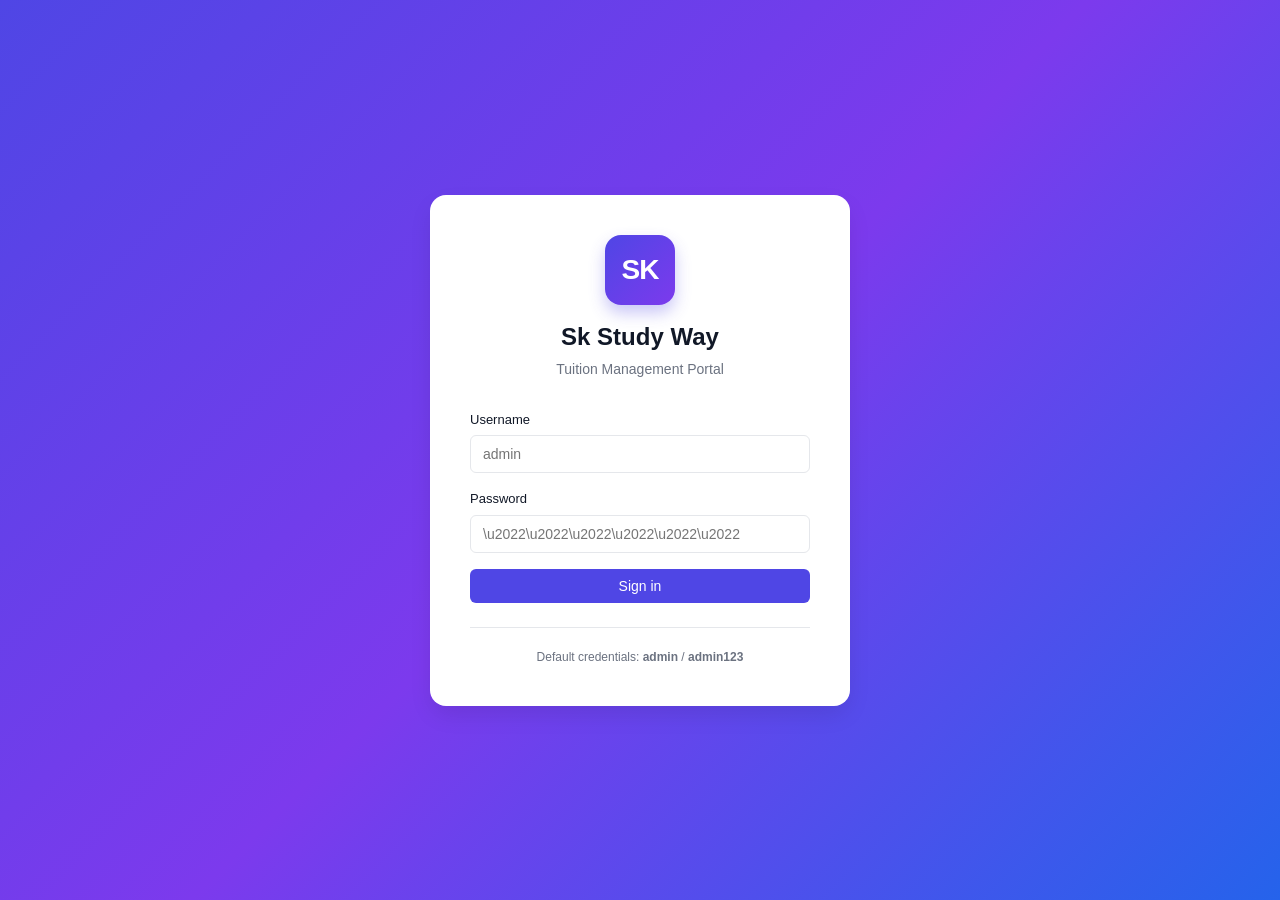
==== index.html @ ccb5486b "feat: build Sk Study Way tuition management portal - Login (admin/admin123) with session guard - Das" ====
<!DOCTYPE html>
<html lang="en">
<head>
<meta charset="UTF-8" />
<meta name="viewport" content="width=device-width, initial-scale=1.0" />
<title>Sk Study Way — Sign in</title>
<link rel="stylesheet" href="css/style.css" />
</head>
<body>
  <div class="login-wrap">
    <div class="login-card">
      <div class="brand">
        <div class="brand-logo">SK</div>
        <h1>Sk Study Way</h1>
        <p>Tuition Management Portal</p>
      </div>

      <form id="loginForm">
        <div class="field">
          <label for="username">Username</label>
          <input id="username" class="input" type="text" placeholder="admin" required autocomplete="username" />
        </div>
        <div class="field">
          <label for="password">Password</label>
          <input id="password" class="input" type="password" placeholder="\u2022\u2022\u2022\u2022\u2022\u2022" required autocomplete="current-password" />
        </div>
        <div id="err" style="color: var(--danger); font-size: 13px; margin-bottom: 12px; display:none;"></div>
        <button type="submit" class="btn btn-primary btn-block">Sign in</button>
      </form>

      <div style="margin-top: 24px; padding-top: 20px; border-top: 1px solid var(--border); font-size: 12px; color: var(--text-muted); text-align: center;">
        Default credentials: <strong>admin</strong> / <strong>admin123</strong>
      </div>
    </div>
  </div>

  <script src="js/storage.js"></script>
  <script src="js/auth.js"></script>
  <script>
    AUTH.init();
    // If already logged in, jump to dashboard
    const auth = DB.read(DB.KEYS.AUTH, null);
    if (auth && auth.loggedIn) location.href = 'dashboard.html';

    document.getElementById('loginForm').addEventListener('submit', (e) => {
      e.preventDefault();
      const u = document.getElementById('username').value.trim();
      const p = document.getElementById('password').value;
      const errEl = document.getElementById('err');
      if (AUTH.login(u, p)) {
        location.href = 'dashboard.html';
      } else {
        errEl.textContent = 'Invalid username or password.';
        errEl.style.display = 'block';
      }
    });
  </script>
</body>
</html>
---- css/style.css ----
/* ============================================
   Sk Study Way — Tuition Management
   Professional UI Stylesheet
   ============================================ */

* { box-sizing: border-box; margin: 0; padding: 0; }

:root {
  --primary: #4f46e5;
  --primary-dark: #4338ca;
  --primary-light: #eef2ff;
  --success: #10b981;
  --success-light: #d1fae5;
  --danger: #ef4444;
  --danger-light: #fee2e2;
  --warning: #f59e0b;
  --warning-light: #fef3c7;
  --info: #3b82f6;
  --info-light: #dbeafe;
  --bg: #f3f4f6;
  --surface: #ffffff;
  --text: #111827;
  --text-muted: #6b7280;
  --border: #e5e7eb;
  --shadow-sm: 0 1px 2px rgba(0,0,0,0.05);
  --shadow: 0 4px 6px -1px rgba(0,0,0,0.08), 0 2px 4px -1px rgba(0,0,0,0.04);
  --shadow-lg: 0 10px 25px -3px rgba(0,0,0,0.1);
  --radius: 10px;
  --radius-sm: 6px;
}

body {
  font-family: -apple-system, BlinkMacSystemFont, 'Segoe UI', Roboto, 'Helvetica Neue', Arial, sans-serif;
  background: var(--bg);
  color: var(--text);
  line-height: 1.5;
  min-height: 100vh;
}

a { color: var(--primary); text-decoration: none; }
a:hover { text-decoration: underline; }

/* ============================================
   LOGIN PAGE
   ============================================ */
.login-wrap {
  min-height: 100vh;
  display: flex;
  align-items: center;
  justify-content: center;
  background: linear-gradient(135deg, #4f46e5 0%, #7c3aed 50%, #2563eb 100%);
  padding: 20px;
}
.login-card {
  background: var(--surface);
  border-radius: 16px;
  box-shadow: var(--shadow-lg);
  padding: 40px;
  width: 100%;
  max-width: 420px;
}
.brand {
  text-align: center;
  margin-bottom: 30px;
}
.brand-logo {
  width: 70px;
  height: 70px;
  margin: 0 auto 14px;
  border-radius: 16px;
  background: linear-gradient(135deg, var(--primary), #7c3aed);
  display: flex;
  align-items: center;
  justify-content: center;
  color: white;
  font-size: 28px;
  font-weight: 800;
  letter-spacing: -1px;
  box-shadow: 0 8px 16px rgba(79,70,229,0.3);
}
.brand h1 { font-size: 24px; color: var(--text); margin-bottom: 4px; }
.brand p { color: var(--text-muted); font-size: 14px; }

/* ============================================
   APP LAYOUT (sidebar + main)
   ============================================ */
.app {
  display: grid;
  grid-template-columns: 240px 1fr;
  min-height: 100vh;
}
.sidebar {
  background: linear-gradient(180deg, #1e1b4b 0%, #312e81 100%);
  color: #e5e7eb;
  padding: 24px 0;
  position: sticky;
  top: 0;
  height: 100vh;
  overflow-y: auto;
}
.sidebar-brand {
  padding: 0 20px 24px;
  border-bottom: 1px solid rgba(255,255,255,0.1);
  margin-bottom: 16px;
  display: flex;
  align-items: center;
  gap: 12px;
}
.sidebar-brand .logo {
  width: 40px; height: 40px;
  border-radius: 10px;
  background: linear-gradient(135deg, #6366f1, #a855f7);
  display: flex; align-items: center; justify-content: center;
  color: white; font-weight: 800; font-size: 16px;
}
.sidebar-brand .name { font-weight: 700; color: white; font-size: 15px; }
.sidebar-brand .sub { font-size: 11px; color: #c7d2fe; }

.nav { list-style: none; padding: 0 12px; }
.nav li a {
  display: flex; align-items: center; gap: 12px;
  padding: 11px 14px;
  color: #c7d2fe;
  border-radius: 8px;
  font-size: 14px;
  margin-bottom: 2px;
  transition: all 0.15s;
}
.nav li a:hover {
  background: rgba(255,255,255,0.08);
  color: white;
  text-decoration: none;
}
.nav li a.active {
  background: rgba(255,255,255,0.15);
  color: white;
  font-weight: 600;
}
.nav .icon { width: 18px; text-align: center; }
.sidebar-footer {
  position: absolute;
  bottom: 16px;
  left: 12px;
  right: 12px;
}

.main { padding: 0; overflow-x: hidden; }
.topbar {
  background: var(--surface);
  border-bottom: 1px solid var(--border);
  padding: 16px 32px;
  display: flex;
  align-items: center;
  justify-content: space-between;
  position: sticky; top: 0; z-index: 10;
}
.topbar h2 { font-size: 20px; font-weight: 600; }
.topbar .user-chip {
  display: flex; align-items: center; gap: 10px;
  padding: 6px 14px 6px 6px;
  background: var(--primary-light);
  border-radius: 999px;
  color: var(--primary-dark);
  font-size: 13px;
  font-weight: 500;
}
.user-chip .avatar {
  width: 28px; height: 28px; border-radius: 50%;
  background: var(--primary);
  color: white;
  display: flex; align-items: center; justify-content: center;
  font-size: 12px; font-weight: 700;
}
.content { padding: 28px 32px; }

/* ============================================
   COMPONENTS — buttons, forms, cards
   ============================================ */
.btn {
  display: inline-flex; align-items: center; gap: 8px;
  padding: 9px 18px;
  border: none;
  border-radius: var(--radius-sm);
  font-size: 14px;
  font-weight: 500;
  cursor: pointer;
  transition: all 0.15s;
  font-family: inherit;
}
.btn-primary { background: var(--primary); color: white; }
.btn-primary:hover { background: var(--primary-dark); }
.btn-success { background: var(--success); color: white; }
.btn-success:hover { background: #059669; }
.btn-danger { background: var(--danger); color: white; }
.btn-danger:hover { background: #dc2626; }
.btn-ghost { background: transparent; color: var(--text-muted); border: 1px solid var(--border); }
.btn-ghost:hover { background: var(--bg); color: var(--text); }
.btn-sm { padding: 5px 10px; font-size: 12px; }
.btn-block { width: 100%; justify-content: center; }
.btn:disabled { opacity: 0.5; cursor: not-allowed; }

.field { margin-bottom: 16px; }
.field label { display: block; font-size: 13px; font-weight: 500; margin-bottom: 6px; color: var(--text); }
.input, .select, .textarea {
  width: 100%;
  padding: 10px 12px;
  border: 1px solid var(--border);
  border-radius: var(--radius-sm);
  font-size: 14px;
  font-family: inherit;
  background: var(--surface);
  color: var(--text);
  transition: border-color 0.15s, box-shadow 0.15s;
}
.input:focus, .select:focus, .textarea:focus {
  outline: none;
  border-color: var(--primary);
  box-shadow: 0 0 0 3px rgba(79,70,229,0.15);
}
.row { display: grid; gap: 16px; }
.row-2 { grid-template-columns: 1fr 1fr; }
.row-3 { grid-template-columns: 1fr 1fr 1fr; }
@media (max-width: 640px) { .row-2, .row-3 { grid-template-columns: 1fr; } }

.card {
  background: var(--surface);
  border-radius: var(--radius);
  box-shadow: var(--shadow-sm);
  border: 1px solid var(--border);
  overflow: hidden;
}
.card-header {
  padding: 18px 22px;
  border-bottom: 1px solid var(--border);
  display: flex;
  align-items: center;
  justify-content: space-between;
}
.card-header h3 { font-size: 16px; font-weight: 600; }
.card-body { padding: 22px; }

/* ============================================
   STAT CARDS
   ============================================ */
.stats {
  display: grid;
  grid-template-columns: repeat(auto-fit, minmax(220px, 1fr));
  gap: 18px;
  margin-bottom: 28px;
}
.stat {
  background: var(--surface);
  border-radius: var(--radius);
  padding: 22px;
  border: 1px solid var(--border);
  position: relative;
  overflow: hidden;
}
.stat .stat-label { font-size: 13px; color: var(--text-muted); margin-bottom: 8px; font-weight: 500; }
.stat .stat-value { font-size: 28px; font-weight: 700; color: var(--text); }
.stat .stat-foot { font-size: 12px; color: var(--text-muted); margin-top: 6px; }
.stat .stat-icon {
  position: absolute; top: 18px; right: 18px;
  width: 40px; height: 40px;
  border-radius: 10px;
  display: flex; align-items: center; justify-content: center;
  font-size: 18px;
}
.stat-icon.indigo { background: var(--primary-light); color: var(--primary); }
.stat-icon.green { background: var(--success-light); color: var(--success); }
.stat-icon.amber { background: var(--warning-light); color: var(--warning); }
.stat-icon.blue { background: var(--info-light); color: var(--info); }
.stat-icon.red { background: var(--danger-light); color: var(--danger); }

/* ============================================
   TABLES
   ============================================ */
.table-wrap { overflow-x: auto; }
.table {
  width: 100%;
  border-collapse: collapse;
  font-size: 14px;
}
.table th, .table td {
  text-align: left;
  padding: 12px 16px;
  border-bottom: 1px solid var(--border);
}
.table th {
  background: #f9fafb;
  font-weight: 600;
  color: var(--text-muted);
  font-size: 12px;
  text-transform: uppercase;
  letter-spacing: 0.5px;
}
.table tbody tr:hover { background: #f9fafb; }
.table .empty {
  text-align: center;
  color: var(--text-muted);
  padding: 40px 16px;
  font-style: italic;
}

.badge {
  display: inline-block;
  padding: 3px 10px;
  border-radius: 999px;
  font-size: 11px;
  font-weight: 600;
  text-transform: uppercase;
  letter-spacing: 0.3px;
}
.badge-success { background: var(--success-light); color: #065f46; }
.badge-danger { background: var(--danger-light); color: #991b1b; }
.badge-warning { background: var(--warning-light); color: #92400e; }
.badge-info { background: var(--info-light); color: #1e40af; }

/* ============================================
   MODAL
   ============================================ */
.modal-backdrop {
  position: fixed; inset: 0;
  background: rgba(17,24,39,0.6);
  display: flex; align-items: center; justify-content: center;
  z-index: 100;
  padding: 20px;
  animation: fadeIn 0.15s ease;
}
.modal-backdrop.hidden { display: none; }
.modal {
  background: var(--surface);
  border-radius: 12px;
  width: 100%;
  max-width: 520px;
  max-height: 90vh;
  overflow-y: auto;
  box-shadow: var(--shadow-lg);
  animation: slideUp 0.2s ease;
}
.modal-lg { max-width: 720px; }
.modal-header {
  padding: 18px 22px;
  border-bottom: 1px solid var(--border);
  display: flex; align-items: center; justify-content: space-between;
}
.modal-header h3 { font-size: 17px; font-weight: 600; }
.modal-close {
  background: none; border: none; cursor: pointer;
  font-size: 22px; color: var(--text-muted);
  width: 32px; height: 32px; border-radius: 6px;
}
.modal-close:hover { background: var(--bg); color: var(--text); }
.modal-body { padding: 22px; }
.modal-footer {
  padding: 16px 22px;
  border-top: 1px solid var(--border);
  display: flex; justify-content: flex-end; gap: 10px;
  background: #f9fafb;
}

@keyframes fadeIn { from { opacity: 0; } to { opacity: 1; } }
@keyframes slideUp { from { transform: translateY(16px); opacity: 0; } to { transform: translateY(0); opacity: 1; } }

/* ============================================
   TOAST
   ============================================ */
.toast {
  position: fixed;
  bottom: 24px; right: 24px;
  background: var(--text);
  color: white;
  padding: 12px 20px;
  border-radius: 8px;
  font-size: 14px;
  box-shadow: var(--shadow-lg);
  z-index: 200;
  animation: slideUp 0.2s ease;
}
.toast.success { background: var(--success); }
.toast.error { background: var(--danger); }

/* ============================================
   ATTENDANCE / RESULTS specific
   ============================================ */
.toolbar {
  display: flex;
  gap: 12px;
  align-items: center;
  flex-wrap: wrap;
  margin-bottom: 20px;
}
.toolbar .input, .toolbar .select { width: auto; min-width: 200px; }
.toolbar .spacer { flex: 1; }

.attendance-row td:last-child { width: 220px; }
.att-buttons { display: inline-flex; gap: 6px; }
.att-buttons .btn { padding: 6px 12px; font-size: 12px; }
.att-buttons .btn.active.present { background: var(--success); color: white; }
.att-buttons .btn.active.absent { background: var(--danger); color: white; }
.att-buttons .btn.active.late { background: var(--warning); color: white; }

.receipt {
  background: white;
  padding: 30px;
  border: 1px dashed var(--border);
  border-radius: 8px;
  font-family: 'Courier New', monospace;
}
.receipt h3 { text-align: center; color: var(--primary); margin-bottom: 4px; }
.receipt .receipt-sub { text-align: center; color: var(--text-muted); font-size: 12px; margin-bottom: 20px; }
.receipt-row { display: flex; justify-content: space-between; padding: 8px 0; border-bottom: 1px dotted #e5e7eb; }
.receipt-row strong { color: var(--text); }
.receipt-total { font-size: 18px; font-weight: 700; padding-top: 12px; border-top: 2px solid var(--text); margin-top: 12px; }

@media print {
  .sidebar, .topbar, .modal-footer, .modal-header, .no-print { display: none !important; }
  .modal-backdrop { position: static; background: white; padding: 0; }
  .modal { box-shadow: none; max-width: 100%; }
  body, .app { background: white; display: block; }
}

/* ============================================
   RESPONSIVE
   ============================================ */
@media (max-width: 768px) {
  .app { grid-template-columns: 1fr; }
  .sidebar { position: static; height: auto; }
  .content, .topbar { padding: 16px; }
}
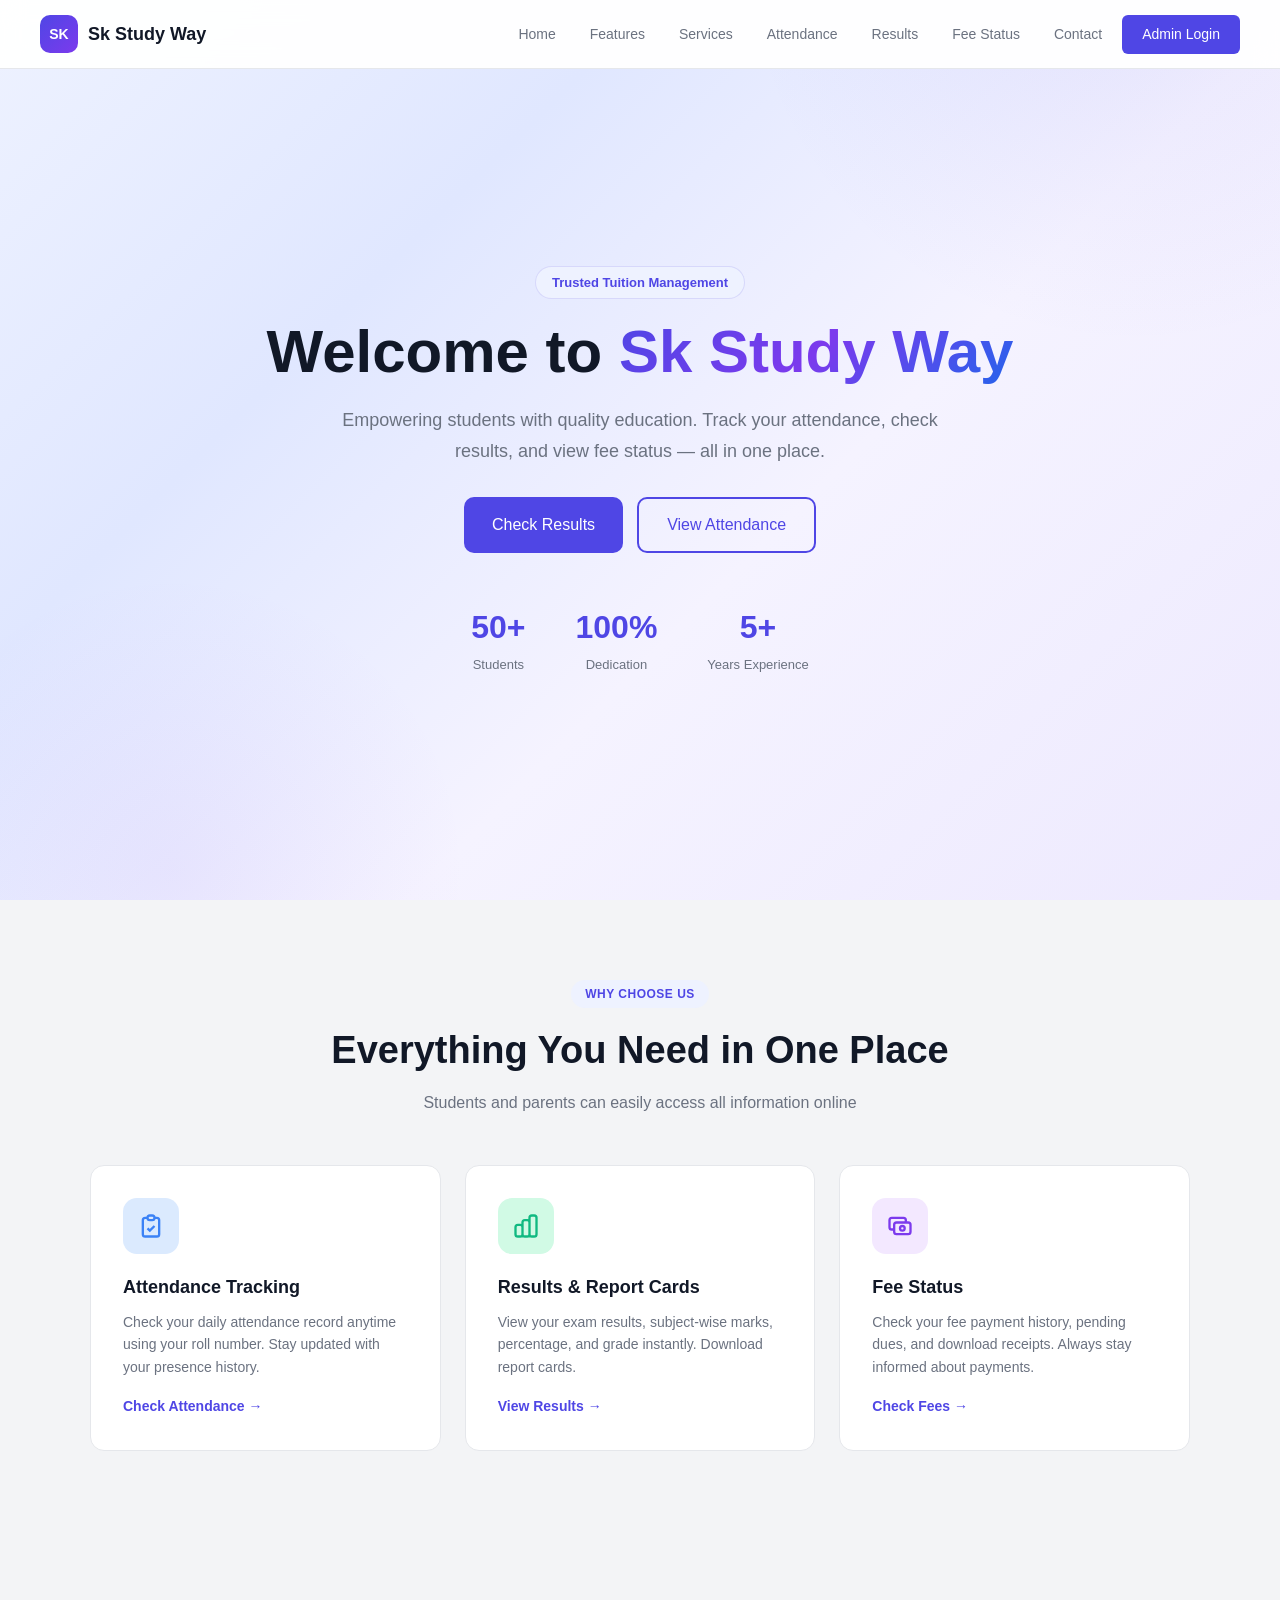
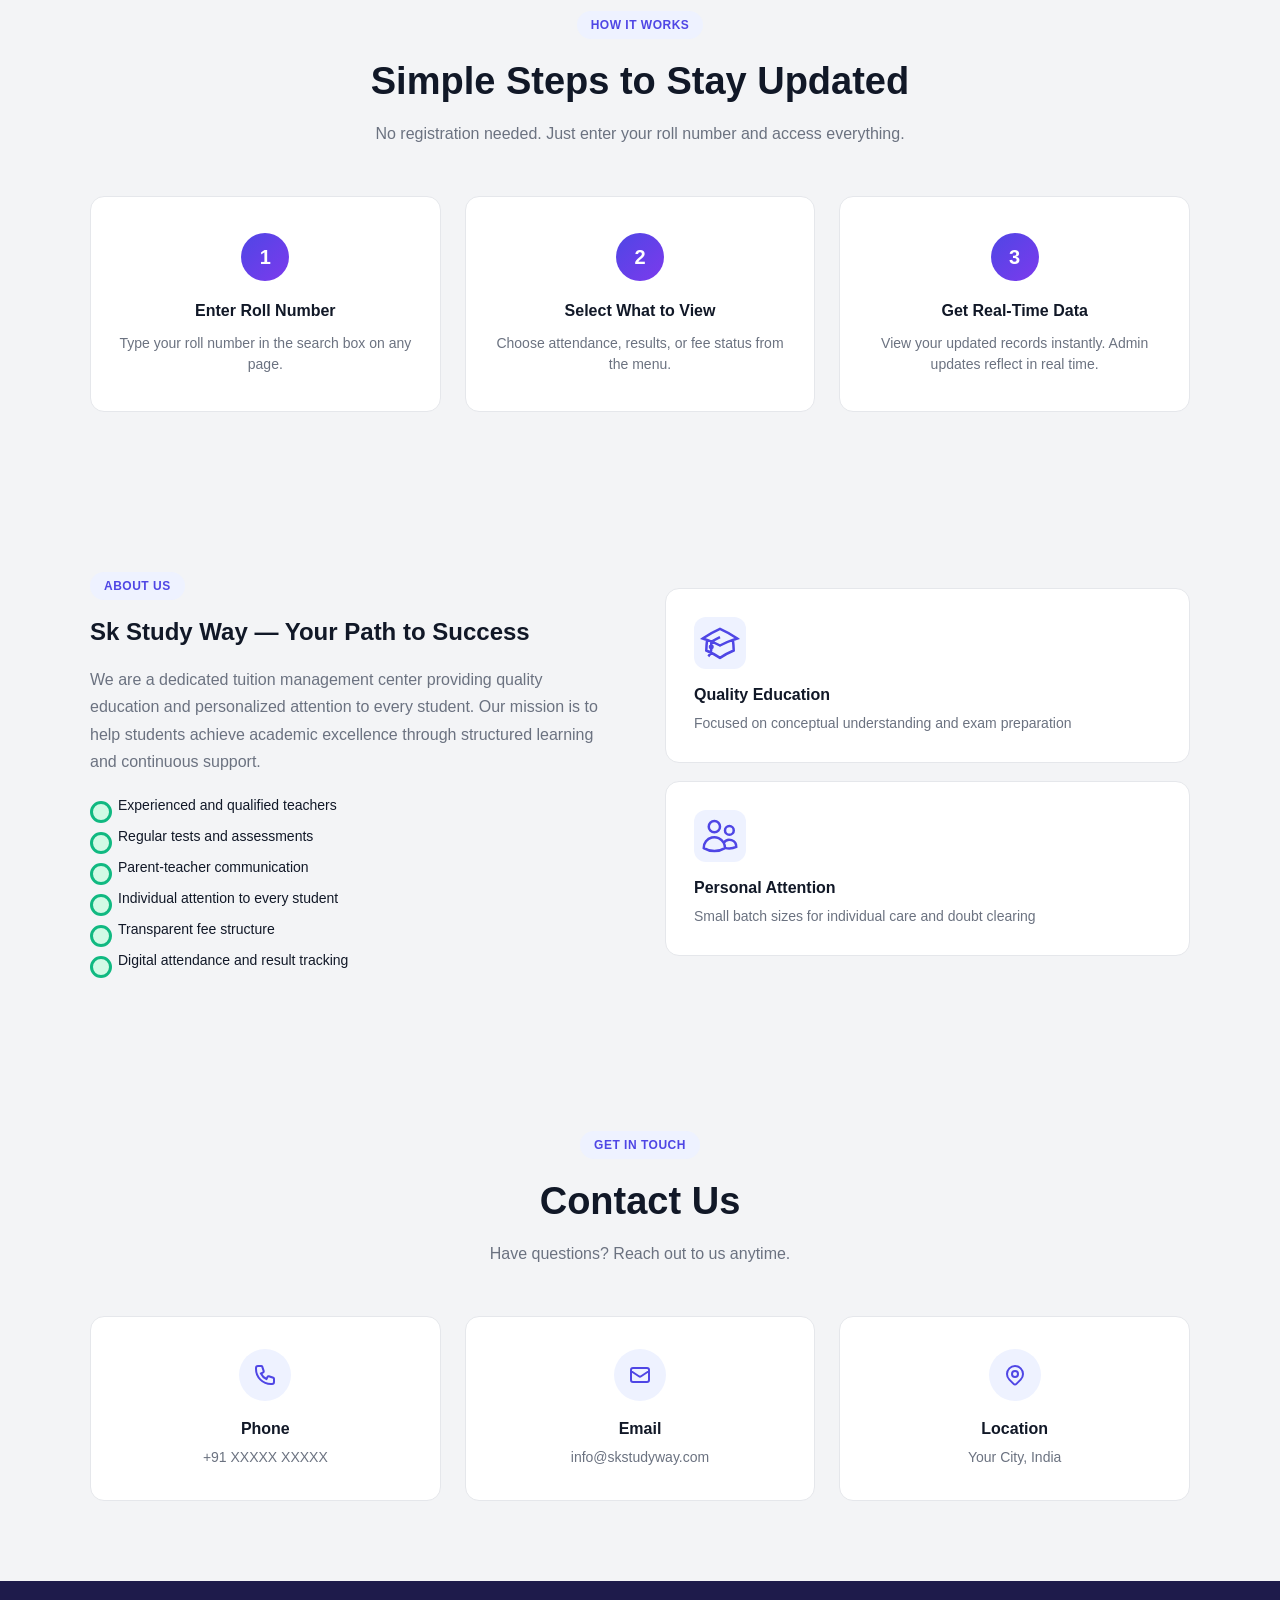
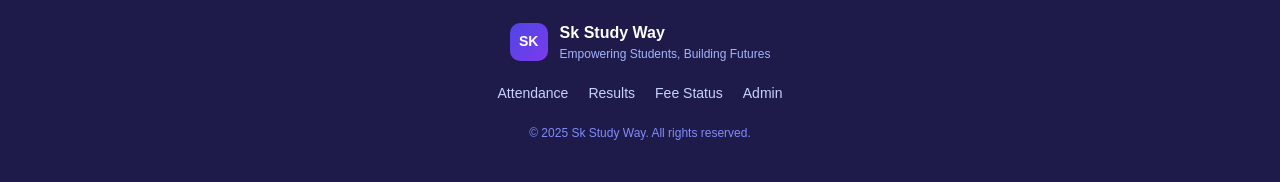
==== commit 67626f7f: "feat: add public landing page + viewer pages for attendance, results, fees - Professional landing pa" ====
--- a/index.html
+++ b/index.html
@@ -3,57 +3,229 @@
 <head>
 <meta charset="UTF-8" />
 <meta name="viewport" content="width=device-width, initial-scale=1.0" />
-<title>Sk Study Way — Sign in</title>
+<title>Sk Study Way — Tuition Management Center</title>
 <link rel="stylesheet" href="css/style.css" />
+<link rel="stylesheet" href="css/landing.css" />
 </head>
 <body>
-  <div class="login-wrap">
-    <div class="login-card">
-      <div class="brand">
-        <div class="brand-logo">SK</div>
-        <h1>Sk Study Way</h1>
-        <p>Tuition Management Portal</p>
-      </div>
-
-      <form id="loginForm">
-        <div class="field">
-          <label for="username">Username</label>
-          <input id="username" class="input" type="text" placeholder="admin" required autocomplete="username" />
-        </div>
-        <div class="field">
-          <label for="password">Password</label>
-          <input id="password" class="input" type="password" placeholder="\u2022\u2022\u2022\u2022\u2022\u2022" required autocomplete="current-password" />
-        </div>
-        <div id="err" style="color: var(--danger); font-size: 13px; margin-bottom: 12px; display:none;"></div>
-        <button type="submit" class="btn btn-primary btn-block">Sign in</button>
-      </form>
-
-      <div style="margin-top: 24px; padding-top: 20px; border-top: 1px solid var(--border); font-size: 12px; color: var(--text-muted); text-align: center;">
-        Default credentials: <strong>admin</strong> / <strong>admin123</strong>
-      </div>
-    </div>
-  </div>
+
+  <!-- NAVIGATION -->
+  <nav class="landing-nav">
+    <div class="nav-container">
+      <a href="index.html" class="nav-brand">
+        <div class="nav-logo">SK</div>
+        <span>Sk Study Way</span>
+      </a>
+      <button class="nav-toggle" onclick="document.querySelector('.nav-links').classList.toggle('open')" aria-label="Menu">
+        <span></span><span></span><span></span>
+      </button>
+      <ul class="nav-links">
+        <li><a href="#home">Home</a></li>
+        <li><a href="#features">Features</a></li>
+        <li><a href="#services">Services</a></li>
+        <li><a href="view-attendance.html">Attendance</a></li>
+        <li><a href="view-results.html">Results</a></li>
+        <li><a href="view-fees.html">Fee Status</a></li>
+        <li><a href="#contact">Contact</a></li>
+        <li class="nav-cta"><a href="admin.html" class="btn btn-primary">Admin Login</a></li>
+      </ul>
+    </div>
+  </nav>
+
+  <!-- HERO SECTION -->
+  <section class="hero" id="home">
+    <div class="hero-bg"></div>
+    <div class="hero-content">
+      <div class="hero-badge">Trusted Tuition Management</div>
+      <h1>Welcome to <span class="gradient-text">Sk Study Way</span></h1>
+      <p class="hero-sub">Empowering students with quality education. Track your attendance, check results, and view fee status — all in one place.</p>
+      <div class="hero-actions">
+        <a href="view-results.html" class="btn btn-primary btn-lg">Check Results</a>
+        <a href="view-attendance.html" class="btn btn-outline btn-lg">View Attendance</a>
+      </div>
+      <div class="hero-stats">
+        <div class="hero-stat">
+          <div class="hero-stat-num" id="statStudents">0</div>
+          <div class="hero-stat-label">Students</div>
+        </div>
+        <div class="hero-stat">
+          <div class="hero-stat-num">100%</div>
+          <div class="hero-stat-label">Dedication</div>
+        </div>
+        <div class="hero-stat">
+          <div class="hero-stat-num">5+</div>
+          <div class="hero-stat-label">Years Experience</div>
+        </div>
+      </div>
+    </div>
+  </section>
+
+  <!-- FEATURES SECTION -->
+  <section class="section" id="features">
+    <div class="container">
+      <div class="section-header">
+        <div class="section-badge">Why Choose Us</div>
+        <h2>Everything You Need in One Place</h2>
+        <p>Students and parents can easily access all information online</p>
+      </div>
+      <div class="features-grid">
+        <div class="feature-card">
+          <div class="feature-icon blue-icon">
+            <svg width="28" height="28" fill="none" stroke="currentColor" stroke-width="2" viewBox="0 0 24 24"><path d="M9 5H7a2 2 0 00-2 2v12a2 2 0 002 2h10a2 2 0 002-2V7a2 2 0 00-2-2h-2M9 5a2 2 0 002 2h2a2 2 0 002-2M9 5a2 2 0 012-2h2a2 2 0 012 2m-6 9l2 2 4-4"/></svg>
+          </div>
+          <h3>Attendance Tracking</h3>
+          <p>Check your daily attendance record anytime using your roll number. Stay updated with your presence history.</p>
+          <a href="view-attendance.html" class="feature-link">Check Attendance &rarr;</a>
+        </div>
+        <div class="feature-card">
+          <div class="feature-icon green-icon">
+            <svg width="28" height="28" fill="none" stroke="currentColor" stroke-width="2" viewBox="0 0 24 24"><path d="M9 19v-6a2 2 0 00-2-2H5a2 2 0 00-2 2v6a2 2 0 002 2h2a2 2 0 002-2zm0 0V9a2 2 0 012-2h2a2 2 0 012 2v10m-6 0a2 2 0 002 2h2a2 2 0 002-2m0 0V5a2 2 0 012-2h2a2 2 0 012 2v14a2 2 0 01-2 2h-2a2 2 0 01-2-2z"/></svg>
+          </div>
+          <h3>Results & Report Cards</h3>
+          <p>View your exam results, subject-wise marks, percentage, and grade instantly. Download report cards.</p>
+          <a href="view-results.html" class="feature-link">View Results &rarr;</a>
+        </div>
+        <div class="feature-card">
+          <div class="feature-icon purple-icon">
+            <svg width="28" height="28" fill="none" stroke="currentColor" stroke-width="2" viewBox="0 0 24 24"><path d="M17 9V7a2 2 0 00-2-2H5a2 2 0 00-2 2v6a2 2 0 002 2h2m2 4h10a2 2 0 002-2v-6a2 2 0 00-2-2H9a2 2 0 00-2 2v6a2 2 0 002 2zm7-5a2 2 0 11-4 0 2 2 0 014 0z"/></svg>
+          </div>
+          <h3>Fee Status</h3>
+          <p>Check your fee payment history, pending dues, and download receipts. Always stay informed about payments.</p>
+          <a href="view-fees.html" class="feature-link">Check Fees &rarr;</a>
+        </div>
+      </div>
+    </div>
+  </section>
+
+  <!-- SERVICES / HOW IT WORKS -->
+  <section class="section section-alt" id="services">
+    <div class="container">
+      <div class="section-header">
+        <div class="section-badge">How It Works</div>
+        <h2>Simple Steps to Stay Updated</h2>
+        <p>No registration needed. Just enter your roll number and access everything.</p>
+      </div>
+      <div class="steps-grid">
+        <div class="step-card">
+          <div class="step-num">1</div>
+          <h4>Enter Roll Number</h4>
+          <p>Type your roll number in the search box on any page.</p>
+        </div>
+        <div class="step-card">
+          <div class="step-num">2</div>
+          <h4>Select What to View</h4>
+          <p>Choose attendance, results, or fee status from the menu.</p>
+        </div>
+        <div class="step-card">
+          <div class="step-num">3</div>
+          <h4>Get Real-Time Data</h4>
+          <p>View your updated records instantly. Admin updates reflect in real time.</p>
+        </div>
+      </div>
+    </div>
+  </section>
+
+  <!-- ABOUT SECTION -->
+  <section class="section" id="about">
+    <div class="container">
+      <div class="about-grid">
+        <div class="about-content">
+          <div class="section-badge">About Us</div>
+          <h2>Sk Study Way — Your Path to Success</h2>
+          <p>We are a dedicated tuition management center providing quality education and personalized attention to every student. Our mission is to help students achieve academic excellence through structured learning and continuous support.</p>
+          <ul class="about-list">
+            <li>Experienced and qualified teachers</li>
+            <li>Regular tests and assessments</li>
+            <li>Parent-teacher communication</li>
+            <li>Individual attention to every student</li>
+            <li>Transparent fee structure</li>
+            <li>Digital attendance and result tracking</li>
+          </ul>
+        </div>
+        <div class="about-visual">
+          <div class="about-card">
+            <div class="about-card-icon">
+              <svg width="40" height="40" fill="none" stroke="currentColor" stroke-width="1.5" viewBox="0 0 24 24"><path d="M4.26 10.147a60.436 60.436 0 00-.491 6.347A48.627 48.627 0 0112 20.904a48.627 48.627 0 018.232-4.41 60.46 60.46 0 00-.491-6.347m-15.482 0a50.57 50.57 0 00-2.658-.813A59.905 59.905 0 0112 3.493a59.902 59.902 0 0110.399 5.84c-.896.248-1.783.52-2.658.814m-15.482 0A50.697 50.697 0 0112 13.489a50.702 50.702 0 017.74-3.342M6.75 15a.75.75 0 100-1.5.75.75 0 000 1.5zm0 0v-3.675A55.378 55.378 0 0112 8.443m-7.007 11.55A5.981 5.981 0 006.75 15.75v-1.5"/></svg>
+            </div>
+            <h4>Quality Education</h4>
+            <p>Focused on conceptual understanding and exam preparation</p>
+          </div>
+          <div class="about-card">
+            <div class="about-card-icon">
+              <svg width="40" height="40" fill="none" stroke="currentColor" stroke-width="1.5" viewBox="0 0 24 24"><path d="M15 19.128a9.38 9.38 0 002.625.372 9.337 9.337 0 004.121-.952 4.125 4.125 0 00-7.533-2.493M15 19.128v-.003c0-1.113-.285-2.16-.786-3.07M15 19.128v.106A12.318 12.318 0 018.624 21c-2.331 0-4.512-.645-6.374-1.766l-.001-.109a6.375 6.375 0 0111.964-3.07M12 6.375a3.375 3.375 0 11-6.75 0 3.375 3.375 0 016.75 0zm8.25 2.25a2.625 2.625 0 11-5.25 0 2.625 2.625 0 015.25 0z"/></svg>
+            </div>
+            <h4>Personal Attention</h4>
+            <p>Small batch sizes for individual care and doubt clearing</p>
+          </div>
+        </div>
+      </div>
+    </div>
+  </section>
+
+  <!-- CONTACT / FOOTER -->
+  <section class="section section-alt" id="contact">
+    <div class="container">
+      <div class="section-header">
+        <div class="section-badge">Get in Touch</div>
+        <h2>Contact Us</h2>
+        <p>Have questions? Reach out to us anytime.</p>
+      </div>
+      <div class="contact-grid">
+        <div class="contact-card">
+          <div class="contact-icon">
+            <svg width="24" height="24" fill="none" stroke="currentColor" stroke-width="2" viewBox="0 0 24 24"><path d="M3 5a2 2 0 012-2h3.28a1 1 0 01.948.684l1.498 4.493a1 1 0 01-.502 1.21l-2.257 1.13a11.042 11.042 0 005.516 5.516l1.13-2.257a1 1 0 011.21-.502l4.493 1.498a1 1 0 01.684.949V19a2 2 0 01-2 2h-1C9.716 21 3 14.284 3 6V5z"/></svg>
+          </div>
+          <h4>Phone</h4>
+          <p>+91 XXXXX XXXXX</p>
+        </div>
+        <div class="contact-card">
+          <div class="contact-icon">
+            <svg width="24" height="24" fill="none" stroke="currentColor" stroke-width="2" viewBox="0 0 24 24"><path d="M3 8l7.89 5.26a2 2 0 002.22 0L21 8M5 19h14a2 2 0 002-2V7a2 2 0 00-2-2H5a2 2 0 00-2 2v10a2 2 0 002 2z"/></svg>
+          </div>
+          <h4>Email</h4>
+          <p>info@skstudyway.com</p>
+        </div>
+        <div class="contact-card">
+          <div class="contact-icon">
+            <svg width="24" height="24" fill="none" stroke="currentColor" stroke-width="2" viewBox="0 0 24 24"><path d="M17.657 16.657L13.414 20.9a1.998 1.998 0 01-2.827 0l-4.244-4.243a8 8 0 1111.314 0z"/><path d="M15 11a3 3 0 11-6 0 3 3 0 016 0z"/></svg>
+          </div>
+          <h4>Location</h4>
+          <p>Your City, India</p>
+        </div>
+      </div>
+    </div>
+  </section>
+
+  <!-- FOOTER -->
+  <footer class="footer">
+    <div class="container">
+      <div class="footer-content">
+        <div class="footer-brand">
+          <div class="nav-logo">SK</div>
+          <div>
+            <div class="footer-name">Sk Study Way</div>
+            <div class="footer-tagline">Empowering Students, Building Futures</div>
+          </div>
+        </div>
+        <div class="footer-links">
+          <a href="view-attendance.html">Attendance</a>
+          <a href="view-results.html">Results</a>
+          <a href="view-fees.html">Fee Status</a>
+          <a href="admin.html">Admin</a>
+        </div>
+        <div class="footer-copy">
+          &copy; 2025 Sk Study Way. All rights reserved.
+        </div>
+      </div>
+    </div>
+  </footer>
 
   <script src="js/storage.js"></script>
-  <script src="js/auth.js"></script>
   <script>
-    AUTH.init();
-    // If already logged in, jump to dashboard
-    const auth = DB.read(DB.KEYS.AUTH, null);
-    if (auth && auth.loggedIn) location.href = 'dashboard.html';
-
-    document.getElementById('loginForm').addEventListener('submit', (e) => {
-      e.preventDefault();
-      const u = document.getElementById('username').value.trim();
-      const p = document.getElementById('password').value;
-      const errEl = document.getElementById('err');
-      if (AUTH.login(u, p)) {
-        location.href = 'dashboard.html';
-      } else {
-        errEl.textContent = 'Invalid username or password.';
-        errEl.style.display = 'block';
-      }
-    });
+    // Show live student count
+    const students = DB.getStudents();
+    const el = document.getElementById('statStudents');
+    if (el) el.textContent = students.length || '50+';
   </script>
 </body>
 </html>
--- a/css/landing.css
+++ b/css/landing.css
@@ -0,0 +1,451 @@
+/* ============================================
+   Sk Study Way — Landing / Public Pages CSS
+   ============================================ */
+
+/* ---- NAVIGATION ---- */
+.landing-nav {
+  position: fixed;
+  top: 0; left: 0; right: 0;
+  z-index: 1000;
+  background: rgba(255,255,255,0.95);
+  backdrop-filter: blur(12px);
+  border-bottom: 1px solid var(--border);
+  padding: 0 24px;
+}
+.nav-container {
+  max-width: 1200px;
+  margin: 0 auto;
+  display: flex;
+  align-items: center;
+  justify-content: space-between;
+  height: 68px;
+}
+.nav-brand {
+  display: flex;
+  align-items: center;
+  gap: 10px;
+  font-weight: 700;
+  font-size: 18px;
+  color: var(--text);
+}
+.nav-brand:hover { text-decoration: none; }
+.nav-logo {
+  width: 38px; height: 38px;
+  border-radius: 10px;
+  background: linear-gradient(135deg, var(--primary), #7c3aed);
+  display: flex; align-items: center; justify-content: center;
+  color: white; font-weight: 800; font-size: 14px;
+}
+.nav-links {
+  display: flex;
+  align-items: center;
+  gap: 6px;
+  list-style: none;
+}
+.nav-links li a {
+  padding: 8px 14px;
+  font-size: 14px;
+  color: var(--text-muted);
+  border-radius: 6px;
+  transition: all 0.15s;
+  font-weight: 500;
+}
+.nav-links li a:hover {
+  color: var(--primary);
+  background: var(--primary-light);
+  text-decoration: none;
+}
+.nav-links .nav-cta a {
+  background: var(--primary);
+  color: white;
+  padding: 9px 20px;
+}
+.nav-links .nav-cta a:hover {
+  background: var(--primary-dark);
+  color: white;
+}
+
+/* Mobile menu toggle */
+.nav-toggle {
+  display: none;
+  flex-direction: column;
+  gap: 5px;
+  background: none;
+  border: none;
+  cursor: pointer;
+  padding: 8px;
+}
+.nav-toggle span {
+  width: 22px; height: 2px;
+  background: var(--text);
+  border-radius: 2px;
+  transition: 0.2s;
+}
+
+@media (max-width: 900px) {
+  .nav-toggle { display: flex; }
+  .nav-links {
+    position: absolute;
+    top: 68px; left: 0; right: 0;
+    background: white;
+    flex-direction: column;
+    padding: 16px 24px;
+    border-bottom: 1px solid var(--border);
+    box-shadow: var(--shadow-lg);
+    display: none;
+  }
+  .nav-links.open { display: flex; }
+  .nav-links li a { padding: 12px 16px; width: 100%; display: block; }
+}
+
+/* ---- HERO ---- */
+.hero {
+  position: relative;
+  min-height: 100vh;
+  display: flex;
+  align-items: center;
+  justify-content: center;
+  padding: 120px 24px 80px;
+  overflow: hidden;
+}
+.hero-bg {
+  position: absolute;
+  inset: 0;
+  background: linear-gradient(135deg, #eef2ff 0%, #e0e7ff 30%, #f5f3ff 60%, #ede9fe 100%);
+  z-index: 0;
+}
+.hero-bg::before {
+  content: '';
+  position: absolute;
+  top: -50%;
+  right: -20%;
+  width: 800px;
+  height: 800px;
+  border-radius: 50%;
+  background: radial-gradient(circle, rgba(79,70,229,0.08) 0%, transparent 70%);
+}
+.hero-bg::after {
+  content: '';
+  position: absolute;
+  bottom: -30%;
+  left: -10%;
+  width: 600px;
+  height: 600px;
+  border-radius: 50%;
+  background: radial-gradient(circle, rgba(124,58,237,0.06) 0%, transparent 70%);
+}
+.hero-content {
+  position: relative;
+  z-index: 1;
+  text-align: center;
+  max-width: 800px;
+}
+.hero-badge {
+  display: inline-block;
+  padding: 6px 16px;
+  background: var(--primary-light);
+  color: var(--primary);
+  border-radius: 999px;
+  font-size: 13px;
+  font-weight: 600;
+  margin-bottom: 20px;
+  border: 1px solid rgba(79,70,229,0.15);
+}
+.hero h1 {
+  font-size: clamp(36px, 6vw, 60px);
+  font-weight: 800;
+  line-height: 1.1;
+  margin-bottom: 20px;
+  color: var(--text);
+}
+.gradient-text {
+  background: linear-gradient(135deg, var(--primary), #7c3aed, #2563eb);
+  -webkit-background-clip: text;
+  -webkit-text-fill-color: transparent;
+  background-clip: text;
+}
+.hero-sub {
+  font-size: 18px;
+  color: var(--text-muted);
+  max-width: 600px;
+  margin: 0 auto 30px;
+  line-height: 1.7;
+}
+.hero-actions {
+  display: flex;
+  gap: 14px;
+  justify-content: center;
+  flex-wrap: wrap;
+  margin-bottom: 50px;
+}
+.btn-lg { padding: 14px 28px; font-size: 16px; border-radius: 10px; }
+.btn-outline {
+  background: transparent;
+  color: var(--primary);
+  border: 2px solid var(--primary);
+}
+.btn-outline:hover {
+  background: var(--primary);
+  color: white;
+}
+.hero-stats {
+  display: flex;
+  justify-content: center;
+  gap: 50px;
+  flex-wrap: wrap;
+}
+.hero-stat { text-align: center; }
+.hero-stat-num { font-size: 32px; font-weight: 800; color: var(--primary); }
+.hero-stat-label { font-size: 13px; color: var(--text-muted); margin-top: 4px; }
+
+/* ---- SECTIONS ---- */
+.section { padding: 80px 24px; }
+.section-alt { background: var(--bg); }
+.container { max-width: 1100px; margin: 0 auto; }
+.section-header {
+  text-align: center;
+  margin-bottom: 50px;
+}
+.section-badge {
+  display: inline-block;
+  padding: 5px 14px;
+  background: var(--primary-light);
+  color: var(--primary);
+  border-radius: 999px;
+  font-size: 12px;
+  font-weight: 600;
+  text-transform: uppercase;
+  letter-spacing: 0.5px;
+  margin-bottom: 14px;
+}
+.section-header h2 {
+  font-size: clamp(26px, 4vw, 38px);
+  font-weight: 700;
+  margin-bottom: 12px;
+}
+.section-header p { color: var(--text-muted); font-size: 16px; max-width: 600px; margin: 0 auto; }
+
+/* ---- FEATURES GRID ---- */
+.features-grid {
+  display: grid;
+  grid-template-columns: repeat(auto-fit, minmax(300px, 1fr));
+  gap: 24px;
+}
+.feature-card {
+  background: var(--surface);
+  border: 1px solid var(--border);
+  border-radius: 14px;
+  padding: 32px;
+  transition: all 0.2s;
+}
+.feature-card:hover {
+  transform: translateY(-4px);
+  box-shadow: var(--shadow-lg);
+  border-color: rgba(79,70,229,0.2);
+}
+.feature-icon {
+  width: 56px; height: 56px;
+  border-radius: 14px;
+  display: flex; align-items: center; justify-content: center;
+  margin-bottom: 20px;
+}
+.blue-icon { background: var(--info-light); color: var(--info); }
+.green-icon { background: var(--success-light); color: var(--success); }
+.purple-icon { background: #f3e8ff; color: #7c3aed; }
+.feature-card h3 { font-size: 18px; font-weight: 600; margin-bottom: 10px; }
+.feature-card p { color: var(--text-muted); font-size: 14px; line-height: 1.6; margin-bottom: 16px; }
+.feature-link {
+  font-size: 14px;
+  font-weight: 600;
+  color: var(--primary);
+}
+.feature-link:hover { color: var(--primary-dark); }
+
+/* ---- STEPS ---- */
+.steps-grid {
+  display: grid;
+  grid-template-columns: repeat(auto-fit, minmax(260px, 1fr));
+  gap: 24px;
+}
+.step-card {
+  text-align: center;
+  padding: 36px 24px;
+  background: var(--surface);
+  border-radius: 14px;
+  border: 1px solid var(--border);
+}
+.step-num {
+  width: 48px; height: 48px;
+  border-radius: 50%;
+  background: linear-gradient(135deg, var(--primary), #7c3aed);
+  color: white;
+  font-size: 20px;
+  font-weight: 700;
+  display: flex; align-items: center; justify-content: center;
+  margin: 0 auto 18px;
+}
+.step-card h4 { font-size: 16px; margin-bottom: 10px; }
+.step-card p { color: var(--text-muted); font-size: 14px; }
+
+/* ---- ABOUT ---- */
+.about-grid {
+  display: grid;
+  grid-template-columns: 1fr 1fr;
+  gap: 50px;
+  align-items: center;
+}
+@media (max-width: 768px) { .about-grid { grid-template-columns: 1fr; } }
+.about-content h2 { margin-bottom: 16px; }
+.about-content p { color: var(--text-muted); margin-bottom: 20px; line-height: 1.7; }
+.about-list {
+  list-style: none;
+  display: grid;
+  gap: 10px;
+}
+.about-list li {
+  padding-left: 28px;
+  position: relative;
+  color: var(--text);
+  font-size: 14px;
+}
+.about-list li::before {
+  content: '';
+  position: absolute;
+  left: 0; top: 6px;
+  width: 16px; height: 16px;
+  border-radius: 50%;
+  background: var(--success-light);
+  border: 3px solid var(--success);
+}
+.about-visual { display: grid; gap: 18px; }
+.about-card {
+  background: var(--surface);
+  border: 1px solid var(--border);
+  border-radius: 14px;
+  padding: 28px;
+}
+.about-card-icon {
+  width: 52px; height: 52px;
+  border-radius: 12px;
+  background: var(--primary-light);
+  color: var(--primary);
+  display: flex; align-items: center; justify-content: center;
+  margin-bottom: 14px;
+}
+.about-card h4 { margin-bottom: 6px; }
+.about-card p { color: var(--text-muted); font-size: 14px; }
+
+/* ---- CONTACT ---- */
+.contact-grid {
+  display: grid;
+  grid-template-columns: repeat(auto-fit, minmax(240px, 1fr));
+  gap: 24px;
+}
+.contact-card {
+  background: var(--surface);
+  border: 1px solid var(--border);
+  border-radius: 14px;
+  padding: 32px;
+  text-align: center;
+}
+.contact-icon {
+  width: 52px; height: 52px;
+  border-radius: 50%;
+  background: var(--primary-light);
+  color: var(--primary);
+  display: flex; align-items: center; justify-content: center;
+  margin: 0 auto 16px;
+}
+.contact-card h4 { margin-bottom: 6px; }
+.contact-card p { color: var(--text-muted); font-size: 14px; }
+
+/* ---- FOOTER ---- */
+.footer {
+  background: #1e1b4b;
+  color: #c7d2fe;
+  padding: 40px 24px;
+}
+.footer-content {
+  display: flex;
+  flex-direction: column;
+  align-items: center;
+  gap: 20px;
+}
+.footer-brand {
+  display: flex;
+  align-items: center;
+  gap: 12px;
+}
+.footer-name { color: white; font-weight: 700; font-size: 16px; }
+.footer-tagline { font-size: 12px; color: #a5b4fc; }
+.footer-links {
+  display: flex;
+  gap: 20px;
+  flex-wrap: wrap;
+  justify-content: center;
+}
+.footer-links a { color: #c7d2fe; font-size: 14px; }
+.footer-links a:hover { color: white; text-decoration: none; }
+.footer-copy { font-size: 12px; color: #818cf8; }
+
+/* ---- PUBLIC VIEW PAGES ---- */
+.public-page {
+  padding-top: 68px;
+  min-height: 100vh;
+  background: var(--bg);
+}
+.public-container {
+  max-width: 900px;
+  margin: 0 auto;
+  padding: 40px 24px;
+}
+.public-header {
+  text-align: center;
+  margin-bottom: 36px;
+}
+.public-header h1 {
+  font-size: 28px;
+  font-weight: 700;
+  margin-bottom: 8px;
+}
+.public-header p { color: var(--text-muted); }
+.search-box {
+  display: flex;
+  gap: 12px;
+  max-width: 500px;
+  margin: 0 auto 30px;
+}
+.search-box .input { flex: 1; padding: 14px 18px; font-size: 16px; border-radius: 10px; }
+.search-box .btn { padding: 14px 24px; border-radius: 10px; }
+.result-panel {
+  background: var(--surface);
+  border: 1px solid var(--border);
+  border-radius: 14px;
+  overflow: hidden;
+}
+.result-panel-header {
+  padding: 20px 24px;
+  border-bottom: 1px solid var(--border);
+  display: flex;
+  align-items: center;
+  gap: 14px;
+}
+.result-panel-avatar {
+  width: 48px; height: 48px;
+  border-radius: 50%;
+  background: linear-gradient(135deg, var(--primary), #7c3aed);
+  color: white;
+  display: flex; align-items: center; justify-content: center;
+  font-weight: 700; font-size: 18px;
+}
+.result-panel-info h3 { font-size: 18px; margin-bottom: 2px; }
+.result-panel-info p { font-size: 13px; color: var(--text-muted); }
+.result-panel-body { padding: 24px; }
+
+.no-result {
+  text-align: center;
+  padding: 60px 24px;
+  color: var(--text-muted);
+}
+.no-result svg { margin-bottom: 16px; opacity: 0.4; }
+.no-result h3 { font-size: 18px; color: var(--text); margin-bottom: 8px; }
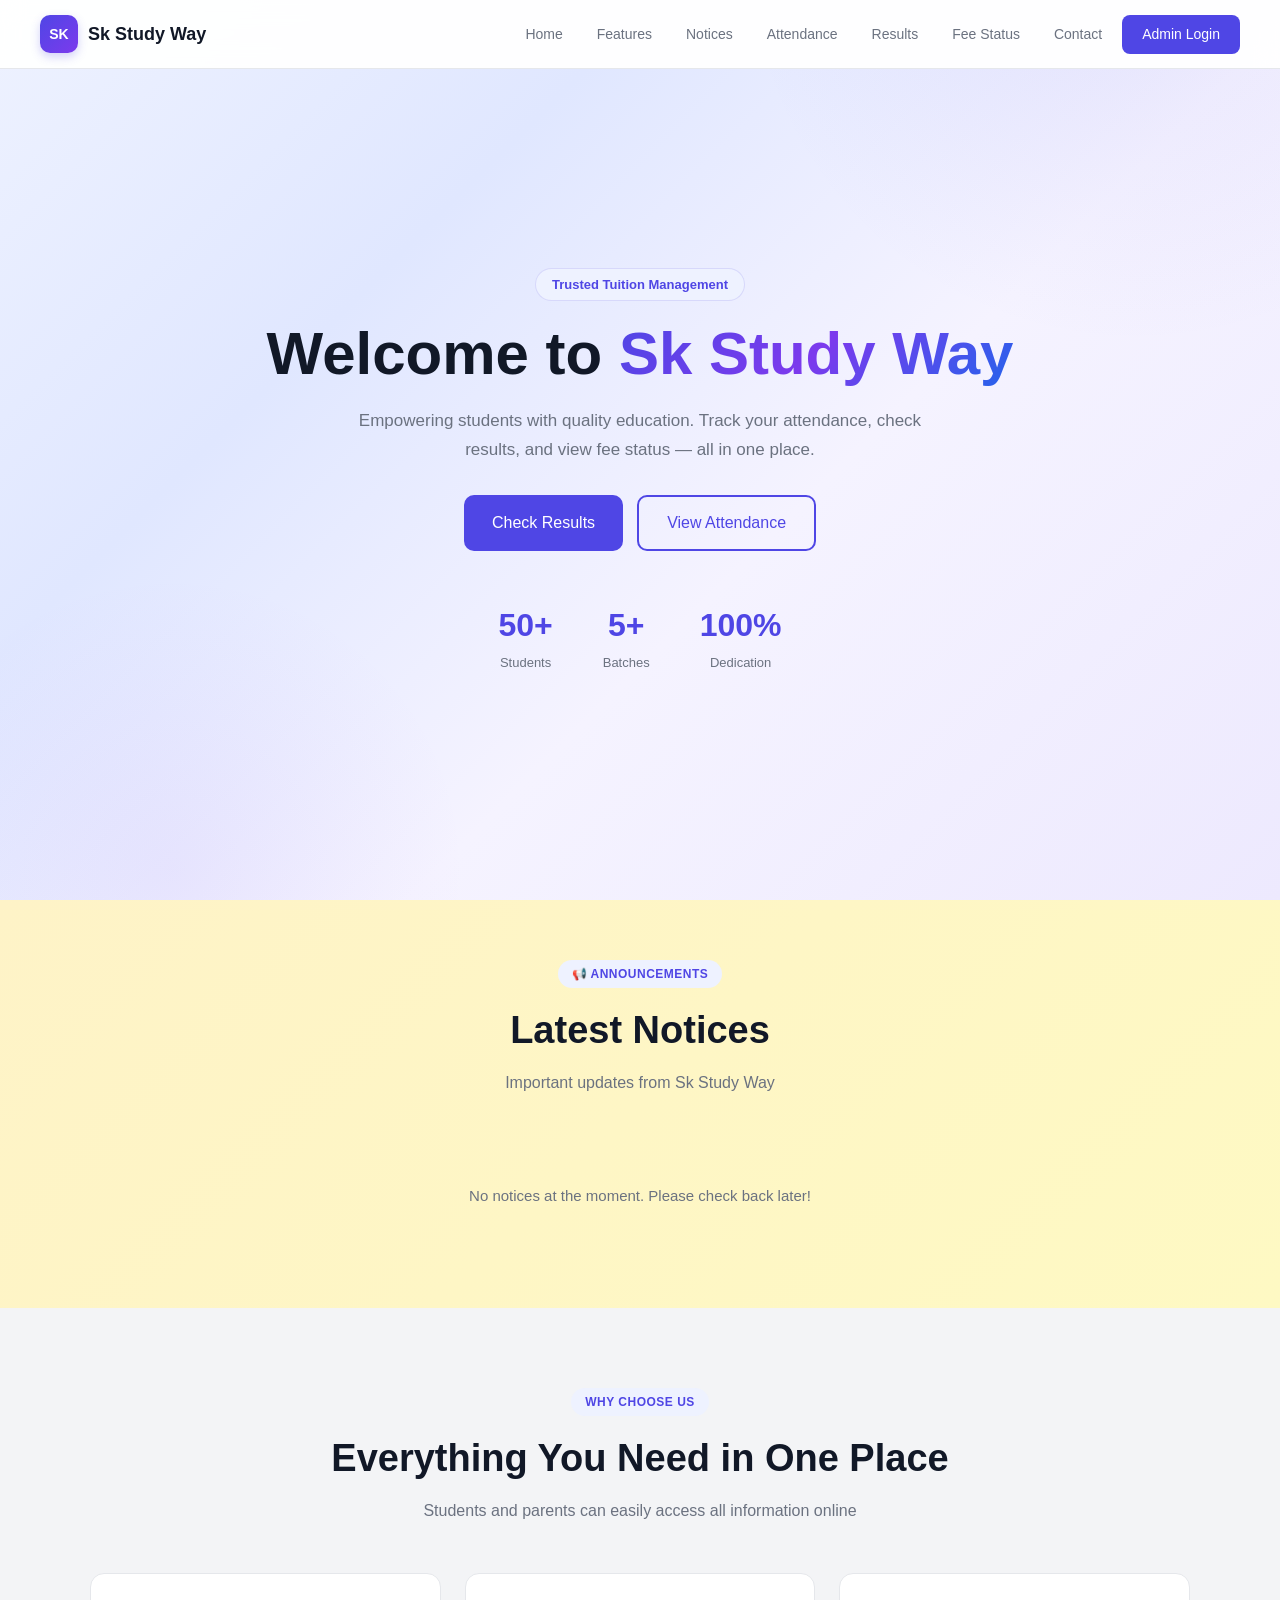
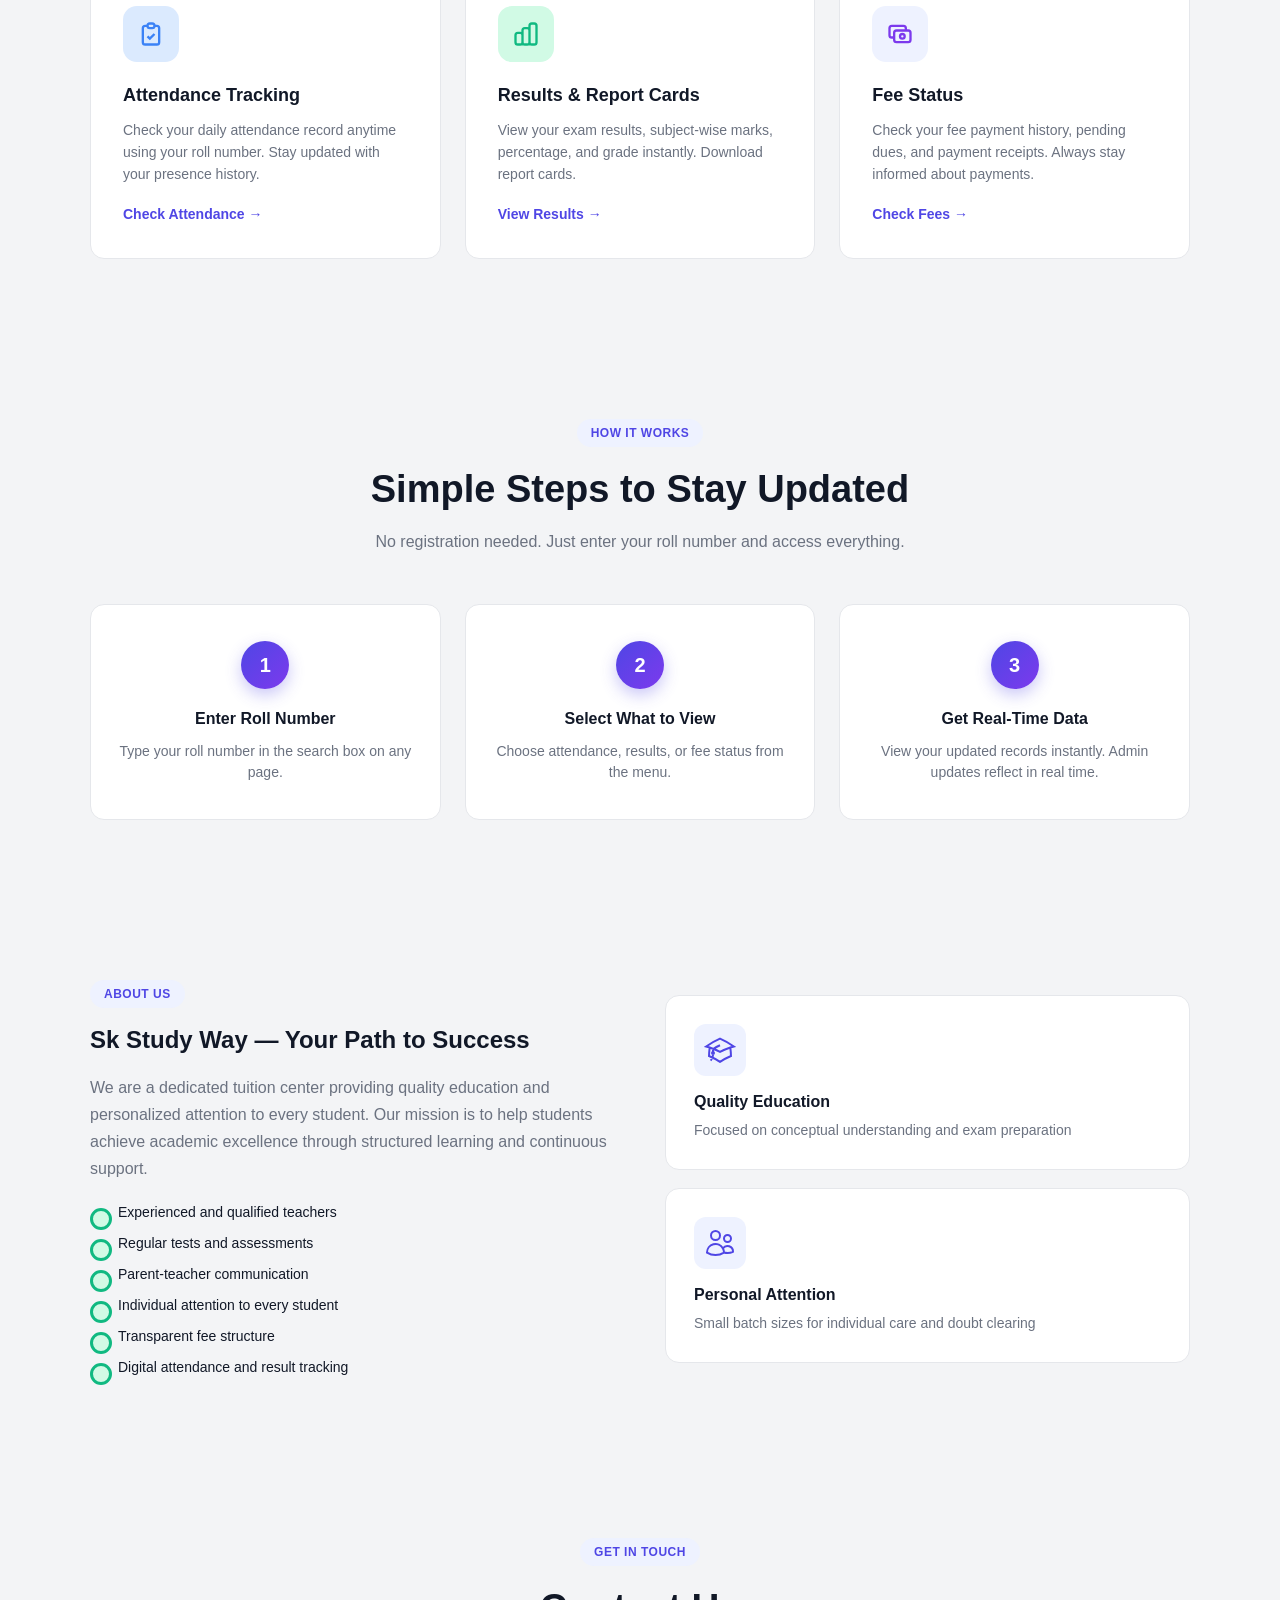
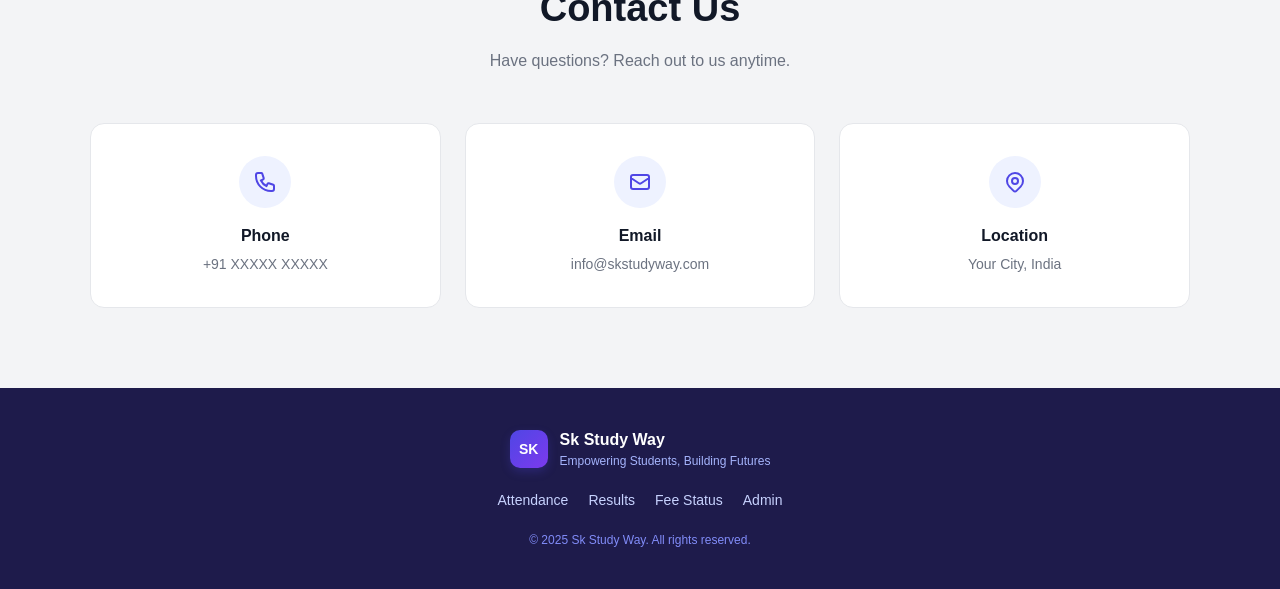
==== commit cde85e66: "feat: rename Class to Batch, mobile drawer, animations, notices, dark mode, charts, WhatsApp share, " ====
--- a/index.html
+++ b/index.html
@@ -9,8 +9,7 @@
 </head>
 <body>
 
-  <!-- NAVIGATION -->
-  <nav class="landing-nav">
+  <nav class="landing-nav" id="topNav">
     <div class="nav-container">
       <a href="index.html" class="nav-brand">
         <div class="nav-logo">SK</div>
@@ -22,7 +21,7 @@
       <ul class="nav-links">
         <li><a href="#home">Home</a></li>
         <li><a href="#features">Features</a></li>
-        <li><a href="#services">Services</a></li>
+        <li><a href="#notices">Notices</a></li>
         <li><a href="view-attendance.html">Attendance</a></li>
         <li><a href="view-results.html">Results</a></li>
         <li><a href="view-fees.html">Fee Status</a></li>
@@ -32,13 +31,13 @@
     </div>
   </nav>
 
-  <!-- HERO SECTION -->
+  <!-- HERO -->
   <section class="hero" id="home">
     <div class="hero-bg"></div>
     <div class="hero-content">
       <div class="hero-badge">Trusted Tuition Management</div>
       <h1>Welcome to <span class="gradient-text">Sk Study Way</span></h1>
-      <p class="hero-sub">Empowering students with quality education. Track your attendance, check results, and view fee status — all in one place.</p>
+      <p class="hero-sub">Empowering students with quality education. Track your attendance, check results, and view fee status &mdash; all in one place.</p>
       <div class="hero-actions">
         <a href="view-results.html" class="btn btn-primary btn-lg">Check Results</a>
         <a href="view-attendance.html" class="btn btn-outline btn-lg">View Attendance</a>
@@ -49,19 +48,31 @@
           <div class="hero-stat-label">Students</div>
         </div>
         <div class="hero-stat">
+          <div class="hero-stat-num" id="statBatches">0</div>
+          <div class="hero-stat-label">Batches</div>
+        </div>
+        <div class="hero-stat">
           <div class="hero-stat-num">100%</div>
           <div class="hero-stat-label">Dedication</div>
         </div>
-        <div class="hero-stat">
-          <div class="hero-stat-num">5+</div>
-          <div class="hero-stat-label">Years Experience</div>
-        </div>
-      </div>
-    </div>
-  </section>
-
-  <!-- FEATURES SECTION -->
-  <section class="section" id="features">
+      </div>
+    </div>
+  </section>
+
+  <!-- NOTICES (public) -->
+  <section class="notices-section reveal" id="notices">
+    <div class="container">
+      <div class="section-header">
+        <div class="section-badge">&#128226; Announcements</div>
+        <h2>Latest Notices</h2>
+        <p>Important updates from Sk Study Way</p>
+      </div>
+      <div class="notices-grid" id="noticesGrid"></div>
+    </div>
+  </section>
+
+  <!-- FEATURES -->
+  <section class="section reveal" id="features">
     <div class="container">
       <div class="section-header">
         <div class="section-badge">Why Choose Us</div>
@@ -69,7 +80,7 @@
         <p>Students and parents can easily access all information online</p>
       </div>
       <div class="features-grid">
-        <div class="feature-card">
+        <div class="feature-card reveal">
           <div class="feature-icon blue-icon">
             <svg width="28" height="28" fill="none" stroke="currentColor" stroke-width="2" viewBox="0 0 24 24"><path d="M9 5H7a2 2 0 00-2 2v12a2 2 0 002 2h10a2 2 0 002-2V7a2 2 0 00-2-2h-2M9 5a2 2 0 002 2h2a2 2 0 002-2M9 5a2 2 0 012-2h2a2 2 0 012 2m-6 9l2 2 4-4"/></svg>
           </div>
@@ -77,28 +88,28 @@
           <p>Check your daily attendance record anytime using your roll number. Stay updated with your presence history.</p>
           <a href="view-attendance.html" class="feature-link">Check Attendance &rarr;</a>
         </div>
-        <div class="feature-card">
+        <div class="feature-card reveal">
           <div class="feature-icon green-icon">
             <svg width="28" height="28" fill="none" stroke="currentColor" stroke-width="2" viewBox="0 0 24 24"><path d="M9 19v-6a2 2 0 00-2-2H5a2 2 0 00-2 2v6a2 2 0 002 2h2a2 2 0 002-2zm0 0V9a2 2 0 012-2h2a2 2 0 012 2v10m-6 0a2 2 0 002 2h2a2 2 0 002-2m0 0V5a2 2 0 012-2h2a2 2 0 012 2v14a2 2 0 01-2 2h-2a2 2 0 01-2-2z"/></svg>
           </div>
-          <h3>Results & Report Cards</h3>
+          <h3>Results &amp; Report Cards</h3>
           <p>View your exam results, subject-wise marks, percentage, and grade instantly. Download report cards.</p>
           <a href="view-results.html" class="feature-link">View Results &rarr;</a>
         </div>
-        <div class="feature-card">
+        <div class="feature-card reveal">
           <div class="feature-icon purple-icon">
             <svg width="28" height="28" fill="none" stroke="currentColor" stroke-width="2" viewBox="0 0 24 24"><path d="M17 9V7a2 2 0 00-2-2H5a2 2 0 00-2 2v6a2 2 0 002 2h2m2 4h10a2 2 0 002-2v-6a2 2 0 00-2-2H9a2 2 0 00-2 2v6a2 2 0 002 2zm7-5a2 2 0 11-4 0 2 2 0 014 0z"/></svg>
           </div>
           <h3>Fee Status</h3>
-          <p>Check your fee payment history, pending dues, and download receipts. Always stay informed about payments.</p>
+          <p>Check your fee payment history, pending dues, and payment receipts. Always stay informed about payments.</p>
           <a href="view-fees.html" class="feature-link">Check Fees &rarr;</a>
         </div>
       </div>
     </div>
   </section>
 
-  <!-- SERVICES / HOW IT WORKS -->
-  <section class="section section-alt" id="services">
+  <!-- HOW IT WORKS -->
+  <section class="section section-alt reveal" id="services">
     <div class="container">
       <div class="section-header">
         <div class="section-badge">How It Works</div>
@@ -106,17 +117,17 @@
         <p>No registration needed. Just enter your roll number and access everything.</p>
       </div>
       <div class="steps-grid">
-        <div class="step-card">
+        <div class="step-card reveal">
           <div class="step-num">1</div>
           <h4>Enter Roll Number</h4>
           <p>Type your roll number in the search box on any page.</p>
         </div>
-        <div class="step-card">
+        <div class="step-card reveal">
           <div class="step-num">2</div>
           <h4>Select What to View</h4>
           <p>Choose attendance, results, or fee status from the menu.</p>
         </div>
-        <div class="step-card">
+        <div class="step-card reveal">
           <div class="step-num">3</div>
           <h4>Get Real-Time Data</h4>
           <p>View your updated records instantly. Admin updates reflect in real time.</p>
@@ -125,14 +136,14 @@
     </div>
   </section>
 
-  <!-- ABOUT SECTION -->
-  <section class="section" id="about">
+  <!-- ABOUT -->
+  <section class="section reveal" id="about">
     <div class="container">
       <div class="about-grid">
         <div class="about-content">
           <div class="section-badge">About Us</div>
-          <h2>Sk Study Way — Your Path to Success</h2>
-          <p>We are a dedicated tuition management center providing quality education and personalized attention to every student. Our mission is to help students achieve academic excellence through structured learning and continuous support.</p>
+          <h2>Sk Study Way &mdash; Your Path to Success</h2>
+          <p>We are a dedicated tuition center providing quality education and personalized attention to every student. Our mission is to help students achieve academic excellence through structured learning and continuous support.</p>
           <ul class="about-list">
             <li>Experienced and qualified teachers</li>
             <li>Regular tests and assessments</li>
@@ -145,14 +156,14 @@
         <div class="about-visual">
           <div class="about-card">
             <div class="about-card-icon">
-              <svg width="40" height="40" fill="none" stroke="currentColor" stroke-width="1.5" viewBox="0 0 24 24"><path d="M4.26 10.147a60.436 60.436 0 00-.491 6.347A48.627 48.627 0 0112 20.904a48.627 48.627 0 018.232-4.41 60.46 60.46 0 00-.491-6.347m-15.482 0a50.57 50.57 0 00-2.658-.813A59.905 59.905 0 0112 3.493a59.902 59.902 0 0110.399 5.84c-.896.248-1.783.52-2.658.814m-15.482 0A50.697 50.697 0 0112 13.489a50.702 50.702 0 017.74-3.342M6.75 15a.75.75 0 100-1.5.75.75 0 000 1.5zm0 0v-3.675A55.378 55.378 0 0112 8.443m-7.007 11.55A5.981 5.981 0 006.75 15.75v-1.5"/></svg>
+              <svg width="32" height="32" fill="none" stroke="currentColor" stroke-width="1.5" viewBox="0 0 24 24"><path d="M4.26 10.147a60.436 60.436 0 00-.491 6.347A48.627 48.627 0 0112 20.904a48.627 48.627 0 018.232-4.41 60.46 60.46 0 00-.491-6.347m-15.482 0a50.57 50.57 0 00-2.658-.813A59.905 59.905 0 0112 3.493a59.902 59.902 0 0110.399 5.84c-.896.248-1.783.52-2.658.814m-15.482 0A50.697 50.697 0 0112 13.489a50.702 50.702 0 017.74-3.342M6.75 15a.75.75 0 100-1.5.75.75 0 000 1.5zm0 0v-3.675A55.378 55.378 0 0112 8.443m-7.007 11.55A5.981 5.981 0 006.75 15.75v-1.5"/></svg>
             </div>
             <h4>Quality Education</h4>
             <p>Focused on conceptual understanding and exam preparation</p>
           </div>
           <div class="about-card">
             <div class="about-card-icon">
-              <svg width="40" height="40" fill="none" stroke="currentColor" stroke-width="1.5" viewBox="0 0 24 24"><path d="M15 19.128a9.38 9.38 0 002.625.372 9.337 9.337 0 004.121-.952 4.125 4.125 0 00-7.533-2.493M15 19.128v-.003c0-1.113-.285-2.16-.786-3.07M15 19.128v.106A12.318 12.318 0 018.624 21c-2.331 0-4.512-.645-6.374-1.766l-.001-.109a6.375 6.375 0 0111.964-3.07M12 6.375a3.375 3.375 0 11-6.75 0 3.375 3.375 0 016.75 0zm8.25 2.25a2.625 2.625 0 11-5.25 0 2.625 2.625 0 015.25 0z"/></svg>
+              <svg width="32" height="32" fill="none" stroke="currentColor" stroke-width="1.5" viewBox="0 0 24 24"><path d="M15 19.128a9.38 9.38 0 002.625.372 9.337 9.337 0 004.121-.952 4.125 4.125 0 00-7.533-2.493M15 19.128v-.003c0-1.113-.285-2.16-.786-3.07M15 19.128v.106A12.318 12.318 0 018.624 21c-2.331 0-4.512-.645-6.374-1.766l-.001-.109a6.375 6.375 0 0111.964-3.07M12 6.375a3.375 3.375 0 11-6.75 0 3.375 3.375 0 016.75 0zm8.25 2.25a2.625 2.625 0 11-5.25 0 2.625 2.625 0 015.25 0z"/></svg>
             </div>
             <h4>Personal Attention</h4>
             <p>Small batch sizes for individual care and doubt clearing</p>
@@ -162,8 +173,8 @@
     </div>
   </section>
 
-  <!-- CONTACT / FOOTER -->
-  <section class="section section-alt" id="contact">
+  <!-- CONTACT -->
+  <section class="section section-alt reveal" id="contact">
     <div class="container">
       <div class="section-header">
         <div class="section-badge">Get in Touch</div>
@@ -171,21 +182,21 @@
         <p>Have questions? Reach out to us anytime.</p>
       </div>
       <div class="contact-grid">
-        <div class="contact-card">
+        <div class="contact-card reveal">
           <div class="contact-icon">
             <svg width="24" height="24" fill="none" stroke="currentColor" stroke-width="2" viewBox="0 0 24 24"><path d="M3 5a2 2 0 012-2h3.28a1 1 0 01.948.684l1.498 4.493a1 1 0 01-.502 1.21l-2.257 1.13a11.042 11.042 0 005.516 5.516l1.13-2.257a1 1 0 011.21-.502l4.493 1.498a1 1 0 01.684.949V19a2 2 0 01-2 2h-1C9.716 21 3 14.284 3 6V5z"/></svg>
           </div>
           <h4>Phone</h4>
           <p>+91 XXXXX XXXXX</p>
         </div>
-        <div class="contact-card">
+        <div class="contact-card reveal">
           <div class="contact-icon">
             <svg width="24" height="24" fill="none" stroke="currentColor" stroke-width="2" viewBox="0 0 24 24"><path d="M3 8l7.89 5.26a2 2 0 002.22 0L21 8M5 19h14a2 2 0 002-2V7a2 2 0 00-2-2H5a2 2 0 00-2 2v10a2 2 0 002 2z"/></svg>
           </div>
           <h4>Email</h4>
           <p>info@skstudyway.com</p>
         </div>
-        <div class="contact-card">
+        <div class="contact-card reveal">
           <div class="contact-icon">
             <svg width="24" height="24" fill="none" stroke="currentColor" stroke-width="2" viewBox="0 0 24 24"><path d="M17.657 16.657L13.414 20.9a1.998 1.998 0 01-2.827 0l-4.244-4.243a8 8 0 1111.314 0z"/><path d="M15 11a3 3 0 11-6 0 3 3 0 016 0z"/></svg>
           </div>
@@ -222,10 +233,71 @@
 
   <script src="js/storage.js"></script>
   <script>
-    // Show live student count
+    // Apply saved theme on landing page too
+    const savedTheme = localStorage.getItem(DB.KEYS.THEME) || 'light';
+    document.documentElement.setAttribute('data-theme', savedTheme);
+
+    // Stats
     const students = DB.getStudents();
-    const el = document.getElementById('statStudents');
-    if (el) el.textContent = students.length || '50+';
+    const batches = [...new Set(students.map(s => s.batch).filter(Boolean))].length;
+    const sEl = document.getElementById('statStudents');
+    const bEl = document.getElementById('statBatches');
+    if (sEl) sEl.textContent = students.length || '50+';
+    if (bEl) bEl.textContent = batches || '5+';
+
+    // Render notices on landing
+    function escHtml(str) {
+      return String(str ?? '').replace(/[&<>"']/g, c => ({'&':'&amp;','<':'&lt;','>':'&gt;','"':'&quot;',"'":'&#39;'}[c]));
+    }
+    function fmtDateTime(d) {
+      if (!d) return '-';
+      const dt = new Date(d);
+      if (isNaN(dt)) return d;
+      return dt.toLocaleDateString('en-IN', { day: '2-digit', month: 'short', year: 'numeric' });
+    }
+    const notices = DB.getNotices()
+      .sort((a, b) => {
+        if (!!b.pinned !== !!a.pinned) return (b.pinned ? 1 : 0) - (a.pinned ? 1 : 0);
+        return (b.createdAt || '').localeCompare(a.createdAt || '');
+      })
+      .slice(0, 6);
+
+    const grid = document.getElementById('noticesGrid');
+    if (notices.length === 0) {
+      grid.innerHTML = `<div style="grid-column: 1/-1; text-align:center; padding:40px; color:var(--text-muted);">
+        <p style="font-size:15px;">No notices at the moment. Please check back later!</p>
+      </div>`;
+    } else {
+      grid.innerHTML = notices.map(n => `
+        <div class="public-notice ${n.pinned ? 'pinned' : ''}">
+          <div class="pn-title">${escHtml(n.title)}</div>
+          <div class="pn-meta">${fmtDateTime(n.createdAt)}</div>
+          <div class="pn-body">${escHtml(n.body)}</div>
+        </div>
+      `).join('');
+    }
+
+    // Sticky nav shadow on scroll
+    const nav = document.getElementById('topNav');
+    window.addEventListener('scroll', () => {
+      nav.classList.toggle('scrolled', window.scrollY > 20);
+    });
+
+    // Reveal-on-scroll
+    const reveals = document.querySelectorAll('.reveal');
+    if ('IntersectionObserver' in window) {
+      const io = new IntersectionObserver((entries) => {
+        entries.forEach(en => {
+          if (en.isIntersecting) {
+            en.target.classList.add('in');
+            io.unobserve(en.target);
+          }
+        });
+      }, { threshold: 0.1 });
+      reveals.forEach(e => io.observe(e));
+    } else {
+      reveals.forEach(e => e.classList.add('in'));
+    }
   </script>
 </body>
 </html>
--- a/css/style.css
+++ b/css/style.css
@@ -1,9 +1,11 @@
 /* ============================================
    Sk Study Way — Tuition Management
-   Professional UI Stylesheet
+   Professional UI Stylesheet (with animations,
+   dark mode, mobile drawer)
    ============================================ */
 
 * { box-sizing: border-box; margin: 0; padding: 0; }
+html { scroll-behavior: smooth; }
 
 :root {
   --primary: #4f46e5;
@@ -19,14 +21,41 @@
   --info-light: #dbeafe;
   --bg: #f3f4f6;
   --surface: #ffffff;
+  --surface-hover: #f9fafb;
   --text: #111827;
   --text-muted: #6b7280;
   --border: #e5e7eb;
   --shadow-sm: 0 1px 2px rgba(0,0,0,0.05);
   --shadow: 0 4px 6px -1px rgba(0,0,0,0.08), 0 2px 4px -1px rgba(0,0,0,0.04);
   --shadow-lg: 0 10px 25px -3px rgba(0,0,0,0.1);
-  --radius: 10px;
-  --radius-sm: 6px;
+  --radius: 12px;
+  --radius-sm: 8px;
+  --t-fast: 0.15s cubic-bezier(0.4, 0, 0.2, 1);
+  --t-base: 0.25s cubic-bezier(0.4, 0, 0.2, 1);
+  --t-slow: 0.4s cubic-bezier(0.4, 0, 0.2, 1);
+}
+
+[data-theme="dark"] {
+  --primary: #818cf8;
+  --primary-dark: #6366f1;
+  --primary-light: #312e81;
+  --success: #34d399;
+  --success-light: #064e3b;
+  --danger: #f87171;
+  --danger-light: #7f1d1d;
+  --warning: #fbbf24;
+  --warning-light: #78350f;
+  --info: #60a5fa;
+  --info-light: #1e3a8a;
+  --bg: #0f172a;
+  --surface: #1e293b;
+  --surface-hover: #334155;
+  --text: #f1f5f9;
+  --text-muted: #94a3b8;
+  --border: #334155;
+  --shadow-sm: 0 1px 2px rgba(0,0,0,0.3);
+  --shadow: 0 4px 6px -1px rgba(0,0,0,0.4);
+  --shadow-lg: 0 10px 25px -3px rgba(0,0,0,0.5);
 }
 
 body {
@@ -35,10 +64,54 @@
   color: var(--text);
   line-height: 1.5;
   min-height: 100vh;
-}
-
-a { color: var(--primary); text-decoration: none; }
+  transition: background-color var(--t-base), color var(--t-base);
+  -webkit-font-smoothing: antialiased;
+}
+
+a { color: var(--primary); text-decoration: none; transition: color var(--t-fast); }
 a:hover { text-decoration: underline; }
+
+/* ============================================
+   ANIMATIONS
+   ============================================ */
+@keyframes fadeIn { from { opacity: 0; } to { opacity: 1; } }
+@keyframes slideUp {
+  from { transform: translateY(20px); opacity: 0; }
+  to { transform: translateY(0); opacity: 1; }
+}
+@keyframes slideRight {
+  from { transform: translateX(-20px); opacity: 0; }
+  to { transform: translateX(0); opacity: 1; }
+}
+@keyframes scaleIn {
+  from { transform: scale(0.95); opacity: 0; }
+  to { transform: scale(1); opacity: 1; }
+}
+@keyframes pulse {
+  0%, 100% { opacity: 1; }
+  50% { opacity: 0.6; }
+}
+@keyframes spin {
+  from { transform: rotate(0deg); }
+  to { transform: rotate(360deg); }
+}
+
+.fade-in { animation: fadeIn 0.4s ease both; }
+.slide-up { animation: slideUp 0.4s ease both; }
+
+/* Stagger helper: applies progressive delay to children */
+.stagger > * { animation: slideUp 0.4s ease both; }
+.stagger > *:nth-child(1) { animation-delay: 0.05s; }
+.stagger > *:nth-child(2) { animation-delay: 0.10s; }
+.stagger > *:nth-child(3) { animation-delay: 0.15s; }
+.stagger > *:nth-child(4) { animation-delay: 0.20s; }
+.stagger > *:nth-child(5) { animation-delay: 0.25s; }
+.stagger > *:nth-child(6) { animation-delay: 0.30s; }
+.stagger > *:nth-child(n+7) { animation-delay: 0.35s; }
+
+/* Reveal-on-scroll (added by IntersectionObserver) */
+.reveal { opacity: 0; transform: translateY(30px); transition: all 0.6s cubic-bezier(0.4, 0, 0.2, 1); }
+.reveal.in { opacity: 1; transform: translateY(0); }
 
 /* ============================================
    LOGIN PAGE
@@ -58,25 +131,20 @@
   padding: 40px;
   width: 100%;
   max-width: 420px;
-}
-.brand {
-  text-align: center;
-  margin-bottom: 30px;
-}
+  animation: slideUp 0.5s ease;
+}
+@media (max-width: 480px) { .login-card { padding: 28px 22px; } }
+
+.brand { text-align: center; margin-bottom: 30px; }
 .brand-logo {
-  width: 70px;
-  height: 70px;
+  width: 70px; height: 70px;
   margin: 0 auto 14px;
   border-radius: 16px;
   background: linear-gradient(135deg, var(--primary), #7c3aed);
-  display: flex;
-  align-items: center;
-  justify-content: center;
-  color: white;
-  font-size: 28px;
-  font-weight: 800;
-  letter-spacing: -1px;
+  display: flex; align-items: center; justify-content: center;
+  color: white; font-size: 28px; font-weight: 800; letter-spacing: -1px;
   box-shadow: 0 8px 16px rgba(79,70,229,0.3);
+  animation: scaleIn 0.5s ease 0.1s both;
 }
 .brand h1 { font-size: 24px; color: var(--text); margin-bottom: 4px; }
 .brand p { color: var(--text-muted); font-size: 14px; }
@@ -97,14 +165,17 @@
   top: 0;
   height: 100vh;
   overflow-y: auto;
+  z-index: 50;
+  transition: transform var(--t-base);
+}
+[data-theme="dark"] .sidebar {
+  background: linear-gradient(180deg, #020617 0%, #1e1b4b 100%);
 }
 .sidebar-brand {
   padding: 0 20px 24px;
   border-bottom: 1px solid rgba(255,255,255,0.1);
   margin-bottom: 16px;
-  display: flex;
-  align-items: center;
-  gap: 12px;
+  display: flex; align-items: center; gap: 12px;
 }
 .sidebar-brand .logo {
   width: 40px; height: 40px;
@@ -124,43 +195,91 @@
   border-radius: 8px;
   font-size: 14px;
   margin-bottom: 2px;
-  transition: all 0.15s;
+  transition: all var(--t-fast);
+  position: relative;
 }
 .nav li a:hover {
   background: rgba(255,255,255,0.08);
   color: white;
   text-decoration: none;
+  transform: translateX(2px);
 }
 .nav li a.active {
   background: rgba(255,255,255,0.15);
   color: white;
   font-weight: 600;
 }
+.nav li a.active::before {
+  content: '';
+  position: absolute;
+  left: -12px; top: 8px; bottom: 8px;
+  width: 3px;
+  background: linear-gradient(180deg, #a855f7, #6366f1);
+  border-radius: 0 3px 3px 0;
+}
 .nav .icon { width: 18px; text-align: center; }
-.sidebar-footer {
-  position: absolute;
-  bottom: 16px;
-  left: 12px;
-  right: 12px;
-}
-
-.main { padding: 0; overflow-x: hidden; }
+.sidebar-footer { position: absolute; bottom: 16px; left: 12px; right: 12px; }
+
+.sidebar-backdrop {
+  display: none;
+  position: fixed;
+  inset: 0;
+  background: rgba(0,0,0,0.5);
+  z-index: 49;
+  animation: fadeIn 0.2s;
+}
+.sidebar-backdrop.show { display: block; }
+
+.main { padding: 0; overflow-x: hidden; min-width: 0; }
 .topbar {
   background: var(--surface);
   border-bottom: 1px solid var(--border);
-  padding: 16px 32px;
+  padding: 14px 28px;
   display: flex;
   align-items: center;
   justify-content: space-between;
   position: sticky; top: 0; z-index: 10;
-}
-.topbar h2 { font-size: 20px; font-weight: 600; }
-.topbar .user-chip {
+  gap: 12px;
+}
+.topbar-left { display: flex; align-items: center; gap: 12px; min-width: 0; }
+.topbar h2 { font-size: 19px; font-weight: 600; white-space: nowrap; overflow: hidden; text-overflow: ellipsis; }
+.topbar-right { display: flex; align-items: center; gap: 10px; }
+
+.menu-toggle {
+  display: none;
+  width: 40px; height: 40px;
+  border: 1px solid var(--border);
+  background: var(--surface);
+  border-radius: 8px;
+  cursor: pointer;
+  align-items: center;
+  justify-content: center;
+  color: var(--text);
+  transition: all var(--t-fast);
+}
+.menu-toggle:hover { background: var(--surface-hover); }
+.menu-toggle svg { width: 20px; height: 20px; }
+
+.theme-toggle {
+  width: 40px; height: 40px;
+  border: 1px solid var(--border);
+  background: var(--surface);
+  border-radius: 8px;
+  cursor: pointer;
+  display: flex;
+  align-items: center;
+  justify-content: center;
+  color: var(--text-muted);
+  transition: all var(--t-fast);
+}
+.theme-toggle:hover { background: var(--surface-hover); color: var(--primary); transform: rotate(15deg); }
+
+.user-chip {
   display: flex; align-items: center; gap: 10px;
   padding: 6px 14px 6px 6px;
   background: var(--primary-light);
   border-radius: 999px;
-  color: var(--primary-dark);
+  color: var(--primary);
   font-size: 13px;
   font-weight: 500;
 }
@@ -171,7 +290,8 @@
   display: flex; align-items: center; justify-content: center;
   font-size: 12px; font-weight: 700;
 }
-.content { padding: 28px 32px; }
+[data-theme="dark"] .user-chip { color: #c7d2fe; }
+.content { padding: 28px 32px; animation: fadeIn 0.3s ease; }
 
 /* ============================================
    COMPONENTS — buttons, forms, cards
@@ -184,20 +304,25 @@
   font-size: 14px;
   font-weight: 500;
   cursor: pointer;
-  transition: all 0.15s;
+  transition: all var(--t-fast);
   font-family: inherit;
-}
+  position: relative;
+  overflow: hidden;
+}
+.btn:active { transform: scale(0.97); }
 .btn-primary { background: var(--primary); color: white; }
-.btn-primary:hover { background: var(--primary-dark); }
+.btn-primary:hover { background: var(--primary-dark); transform: translateY(-1px); box-shadow: 0 4px 12px rgba(79,70,229,0.3); }
 .btn-success { background: var(--success); color: white; }
-.btn-success:hover { background: #059669; }
+.btn-success:hover { background: #059669; transform: translateY(-1px); }
 .btn-danger { background: var(--danger); color: white; }
-.btn-danger:hover { background: #dc2626; }
+.btn-danger:hover { background: #dc2626; transform: translateY(-1px); }
+.btn-warning { background: var(--warning); color: white; }
+.btn-warning:hover { background: #d97706; transform: translateY(-1px); }
 .btn-ghost { background: transparent; color: var(--text-muted); border: 1px solid var(--border); }
-.btn-ghost:hover { background: var(--bg); color: var(--text); }
+.btn-ghost:hover { background: var(--surface-hover); color: var(--text); border-color: var(--text-muted); }
 .btn-sm { padding: 5px 10px; font-size: 12px; }
 .btn-block { width: 100%; justify-content: center; }
-.btn:disabled { opacity: 0.5; cursor: not-allowed; }
+.btn:disabled { opacity: 0.5; cursor: not-allowed; transform: none !important; }
 
 .field { margin-bottom: 16px; }
 .field label { display: block; font-size: 13px; font-weight: 500; margin-bottom: 6px; color: var(--text); }
@@ -210,7 +335,7 @@
   font-family: inherit;
   background: var(--surface);
   color: var(--text);
-  transition: border-color 0.15s, box-shadow 0.15s;
+  transition: all var(--t-fast);
 }
 .input:focus, .select:focus, .textarea:focus {
   outline: none;
@@ -228,13 +353,14 @@
   box-shadow: var(--shadow-sm);
   border: 1px solid var(--border);
   overflow: hidden;
-}
+  transition: all var(--t-base);
+}
+.card:hover { box-shadow: var(--shadow); }
 .card-header {
   padding: 18px 22px;
   border-bottom: 1px solid var(--border);
-  display: flex;
-  align-items: center;
-  justify-content: space-between;
+  display: flex; align-items: center; justify-content: space-between;
+  flex-wrap: wrap; gap: 8px;
 }
 .card-header h3 { font-size: 16px; font-weight: 600; }
 .card-body { padding: 22px; }
@@ -255,7 +381,9 @@
   border: 1px solid var(--border);
   position: relative;
   overflow: hidden;
-}
+  transition: all var(--t-base);
+}
+.stat:hover { transform: translateY(-3px); box-shadow: var(--shadow); border-color: rgba(79,70,229,0.2); }
 .stat .stat-label { font-size: 13px; color: var(--text-muted); margin-bottom: 8px; font-weight: 500; }
 .stat .stat-value { font-size: 28px; font-weight: 700; color: var(--text); }
 .stat .stat-foot { font-size: 12px; color: var(--text-muted); margin-top: 6px; }
@@ -265,7 +393,9 @@
   border-radius: 10px;
   display: flex; align-items: center; justify-content: center;
   font-size: 18px;
-}
+  transition: transform var(--t-base);
+}
+.stat:hover .stat-icon { transform: scale(1.1) rotate(5deg); }
 .stat-icon.indigo { background: var(--primary-light); color: var(--primary); }
 .stat-icon.green { background: var(--success-light); color: var(--success); }
 .stat-icon.amber { background: var(--warning-light); color: var(--warning); }
@@ -275,7 +405,7 @@
 /* ============================================
    TABLES
    ============================================ */
-.table-wrap { overflow-x: auto; }
+.table-wrap { overflow-x: auto; -webkit-overflow-scrolling: touch; }
 .table {
   width: 100%;
   border-collapse: collapse;
@@ -287,14 +417,16 @@
   border-bottom: 1px solid var(--border);
 }
 .table th {
-  background: #f9fafb;
+  background: var(--surface-hover);
   font-weight: 600;
   color: var(--text-muted);
   font-size: 12px;
   text-transform: uppercase;
   letter-spacing: 0.5px;
-}
-.table tbody tr:hover { background: #f9fafb; }
+  white-space: nowrap;
+}
+.table tbody tr { transition: background-color var(--t-fast); }
+.table tbody tr:hover { background: var(--surface-hover); }
 .table .empty {
   text-align: center;
   color: var(--text-muted);
@@ -311,10 +443,14 @@
   text-transform: uppercase;
   letter-spacing: 0.3px;
 }
-.badge-success { background: var(--success-light); color: #065f46; }
-.badge-danger { background: var(--danger-light); color: #991b1b; }
-.badge-warning { background: var(--warning-light); color: #92400e; }
-.badge-info { background: var(--info-light); color: #1e40af; }
+.badge-success { background: var(--success-light); color: var(--success); }
+.badge-danger { background: var(--danger-light); color: var(--danger); }
+.badge-warning { background: var(--warning-light); color: var(--warning); }
+.badge-info { background: var(--info-light); color: var(--info); }
+[data-theme="dark"] .badge-success { color: #6ee7b7; }
+[data-theme="dark"] .badge-danger { color: #fca5a5; }
+[data-theme="dark"] .badge-warning { color: #fcd34d; }
+[data-theme="dark"] .badge-info { color: #93c5fd; }
 
 /* ============================================
    MODAL
@@ -326,41 +462,44 @@
   z-index: 100;
   padding: 20px;
   animation: fadeIn 0.15s ease;
+  backdrop-filter: blur(2px);
 }
 .modal-backdrop.hidden { display: none; }
 .modal {
   background: var(--surface);
-  border-radius: 12px;
+  border-radius: 14px;
   width: 100%;
   max-width: 520px;
   max-height: 90vh;
   overflow-y: auto;
   box-shadow: var(--shadow-lg);
-  animation: slideUp 0.2s ease;
+  animation: scaleIn 0.2s ease;
 }
 .modal-lg { max-width: 720px; }
 .modal-header {
   padding: 18px 22px;
   border-bottom: 1px solid var(--border);
   display: flex; align-items: center; justify-content: space-between;
+  position: sticky; top: 0;
+  background: var(--surface); z-index: 1;
 }
 .modal-header h3 { font-size: 17px; font-weight: 600; }
 .modal-close {
   background: none; border: none; cursor: pointer;
   font-size: 22px; color: var(--text-muted);
-  width: 32px; height: 32px; border-radius: 6px;
-}
-.modal-close:hover { background: var(--bg); color: var(--text); }
+  width: 32px; height: 32px; border-radius: 8px;
+  display: flex; align-items: center; justify-content: center;
+  transition: all var(--t-fast);
+}
+.modal-close:hover { background: var(--surface-hover); color: var(--text); transform: rotate(90deg); }
 .modal-body { padding: 22px; }
 .modal-footer {
   padding: 16px 22px;
   border-top: 1px solid var(--border);
   display: flex; justify-content: flex-end; gap: 10px;
-  background: #f9fafb;
-}
-
-@keyframes fadeIn { from { opacity: 0; } to { opacity: 1; } }
-@keyframes slideUp { from { transform: translateY(16px); opacity: 0; } to { transform: translateY(0); opacity: 1; } }
+  background: var(--surface-hover);
+  flex-wrap: wrap;
+}
 
 /* ============================================
    TOAST
@@ -369,16 +508,19 @@
   position: fixed;
   bottom: 24px; right: 24px;
   background: var(--text);
-  color: white;
+  color: var(--surface);
   padding: 12px 20px;
   border-radius: 8px;
   font-size: 14px;
   box-shadow: var(--shadow-lg);
   z-index: 200;
-  animation: slideUp 0.2s ease;
-}
-.toast.success { background: var(--success); }
-.toast.error { background: var(--danger); }
+  animation: slideUp 0.25s ease;
+}
+.toast.success { background: var(--success); color: white; }
+.toast.error { background: var(--danger); color: white; }
+@media (max-width: 480px) {
+  .toast { left: 16px; right: 16px; bottom: 16px; text-align: center; }
+}
 
 /* ============================================
    ATTENDANCE / RESULTS specific
@@ -390,15 +532,15 @@
   flex-wrap: wrap;
   margin-bottom: 20px;
 }
-.toolbar .input, .toolbar .select { width: auto; min-width: 200px; }
+.toolbar .input, .toolbar .select { width: auto; min-width: 200px; flex: 1 1 200px; max-width: 320px; }
 .toolbar .spacer { flex: 1; }
 
 .attendance-row td:last-child { width: 220px; }
 .att-buttons { display: inline-flex; gap: 6px; }
-.att-buttons .btn { padding: 6px 12px; font-size: 12px; }
-.att-buttons .btn.active.present { background: var(--success); color: white; }
-.att-buttons .btn.active.absent { background: var(--danger); color: white; }
-.att-buttons .btn.active.late { background: var(--warning); color: white; }
+.att-buttons .btn { padding: 6px 12px; font-size: 12px; min-width: 38px; justify-content: center; }
+.att-buttons .btn.active.present { background: var(--success); color: white; border-color: var(--success); }
+.att-buttons .btn.active.absent { background: var(--danger); color: white; border-color: var(--danger); }
+.att-buttons .btn.active.late { background: var(--warning); color: white; border-color: var(--warning); }
 
 .receipt {
   background: white;
@@ -406,25 +548,81 @@
   border: 1px dashed var(--border);
   border-radius: 8px;
   font-family: 'Courier New', monospace;
+  color: #111;
 }
 .receipt h3 { text-align: center; color: var(--primary); margin-bottom: 4px; }
-.receipt .receipt-sub { text-align: center; color: var(--text-muted); font-size: 12px; margin-bottom: 20px; }
-.receipt-row { display: flex; justify-content: space-between; padding: 8px 0; border-bottom: 1px dotted #e5e7eb; }
-.receipt-row strong { color: var(--text); }
-.receipt-total { font-size: 18px; font-weight: 700; padding-top: 12px; border-top: 2px solid var(--text); margin-top: 12px; }
+.receipt .receipt-sub { text-align: center; color: #6b7280; font-size: 12px; margin-bottom: 20px; }
+.receipt-row { display: flex; justify-content: space-between; padding: 8px 0; border-bottom: 1px dotted #e5e7eb; flex-wrap: wrap; gap: 8px; }
+.receipt-row strong { color: #111; }
+.receipt-total { font-size: 18px; font-weight: 700; padding-top: 12px; border-top: 2px solid #111; margin-top: 12px; }
 
 @media print {
-  .sidebar, .topbar, .modal-footer, .modal-header, .no-print { display: none !important; }
-  .modal-backdrop { position: static; background: white; padding: 0; }
+  .sidebar, .topbar, .modal-footer, .modal-header, .no-print, .sidebar-backdrop, .menu-toggle { display: none !important; }
+  .modal-backdrop { position: static; background: white; padding: 0; backdrop-filter: none; }
   .modal { box-shadow: none; max-width: 100%; }
   body, .app { background: white; display: block; }
 }
 
 /* ============================================
+   CHARTS (SVG-based)
+   ============================================ */
+.chart-wrap { position: relative; }
+.chart-bar { fill: var(--primary); transition: fill var(--t-fast); cursor: pointer; }
+.chart-bar:hover { fill: var(--primary-dark); }
+.chart-axis { stroke: var(--border); stroke-width: 1; }
+.chart-label { font-size: 11px; fill: var(--text-muted); }
+.chart-value { font-size: 11px; fill: var(--text); font-weight: 600; }
+
+.donut-bg { fill: none; stroke: var(--border); stroke-width: 8; }
+.donut-fg { fill: none; stroke-width: 8; stroke-linecap: round; transition: stroke-dasharray 0.6s ease; }
+
+/* ============================================
+   NOTICES (admin)
+   ============================================ */
+.notice-card {
+  background: var(--surface);
+  border: 1px solid var(--border);
+  border-left: 4px solid var(--primary);
+  border-radius: var(--radius-sm);
+  padding: 16px 18px;
+  margin-bottom: 12px;
+  transition: all var(--t-base);
+  animation: slideUp 0.3s ease;
+}
+.notice-card.pinned { border-left-color: var(--warning); background: linear-gradient(90deg, rgba(245,158,11,0.05), transparent); }
+.notice-card:hover { box-shadow: var(--shadow); }
+.notice-head { display: flex; justify-content: space-between; align-items: flex-start; gap: 12px; margin-bottom: 6px; flex-wrap: wrap; }
+.notice-title { font-size: 15px; font-weight: 600; color: var(--text); }
+.notice-meta { font-size: 12px; color: var(--text-muted); }
+.notice-body { font-size: 14px; color: var(--text-muted); line-height: 1.6; white-space: pre-wrap; }
+.notice-actions { margin-top: 10px; display: flex; gap: 8px; }
+
+/* ============================================
    RESPONSIVE
    ============================================ */
-@media (max-width: 768px) {
+@media (max-width: 900px) {
   .app { grid-template-columns: 1fr; }
-  .sidebar { position: static; height: auto; }
-  .content, .topbar { padding: 16px; }
-}
+  .menu-toggle { display: inline-flex; }
+  .sidebar {
+    position: fixed;
+    top: 0; left: 0;
+    width: 260px;
+    height: 100vh;
+    transform: translateX(-100%);
+    box-shadow: var(--shadow-lg);
+  }
+  .sidebar.open { transform: translateX(0); }
+  .content, .topbar { padding-left: 18px; padding-right: 18px; }
+  .content { padding-top: 22px; padding-bottom: 22px; }
+  .topbar { padding-top: 12px; padding-bottom: 12px; }
+  .topbar h2 { font-size: 17px; }
+}
+@media (max-width: 480px) {
+  .stats { grid-template-columns: 1fr; }
+  .toolbar .input, .toolbar .select { min-width: 0; max-width: none; width: 100%; }
+  .stat .stat-value { font-size: 24px; }
+  .user-chip span:not(.avatar) { display: none; }
+  .user-chip { padding: 4px; }
+  .modal-body { padding: 18px 16px; }
+  .card-body { padding: 18px 16px; }
+}
--- a/css/landing.css
+++ b/css/landing.css
@@ -1,5 +1,6 @@
 /* ============================================
    Sk Study Way — Landing / Public Pages CSS
+   With smooth animations + notices section
    ============================================ */
 
 /* ---- NAVIGATION ---- */
@@ -9,9 +10,13 @@
   z-index: 1000;
   background: rgba(255,255,255,0.95);
   backdrop-filter: blur(12px);
+  -webkit-backdrop-filter: blur(12px);
   border-bottom: 1px solid var(--border);
   padding: 0 24px;
-}
+  transition: all var(--t-base);
+}
+[data-theme="dark"] .landing-nav { background: rgba(15,23,42,0.95); }
+.landing-nav.scrolled { box-shadow: var(--shadow); }
 .nav-container {
   max-width: 1200px;
   margin: 0 auto;
@@ -27,14 +32,16 @@
   font-weight: 700;
   font-size: 18px;
   color: var(--text);
-}
-.nav-brand:hover { text-decoration: none; }
+  transition: transform var(--t-fast);
+}
+.nav-brand:hover { text-decoration: none; transform: scale(1.02); }
 .nav-logo {
   width: 38px; height: 38px;
   border-radius: 10px;
   background: linear-gradient(135deg, var(--primary), #7c3aed);
   display: flex; align-items: center; justify-content: center;
   color: white; font-weight: 800; font-size: 14px;
+  box-shadow: 0 4px 10px rgba(79,70,229,0.25);
 }
 .nav-links {
   display: flex;
@@ -46,14 +53,19 @@
   padding: 8px 14px;
   font-size: 14px;
   color: var(--text-muted);
-  border-radius: 6px;
-  transition: all 0.15s;
+  border-radius: 8px;
+  transition: all var(--t-fast);
   font-weight: 500;
+  position: relative;
 }
 .nav-links li a:hover {
   color: var(--primary);
   background: var(--primary-light);
   text-decoration: none;
+}
+.nav-links li a.active-link {
+  color: var(--primary);
+  font-weight: 600;
 }
 .nav-links .nav-cta a {
   background: var(--primary);
@@ -63,9 +75,10 @@
 .nav-links .nav-cta a:hover {
   background: var(--primary-dark);
   color: white;
-}
-
-/* Mobile menu toggle */
+  transform: translateY(-1px);
+  box-shadow: 0 4px 12px rgba(79,70,229,0.3);
+}
+
 .nav-toggle {
   display: none;
   flex-direction: column;
@@ -87,15 +100,20 @@
   .nav-links {
     position: absolute;
     top: 68px; left: 0; right: 0;
-    background: white;
+    background: var(--surface);
     flex-direction: column;
-    padding: 16px 24px;
+    align-items: stretch;
+    padding: 12px 18px 18px;
     border-bottom: 1px solid var(--border);
     box-shadow: var(--shadow-lg);
     display: none;
+    gap: 4px;
   }
-  .nav-links.open { display: flex; }
+  .nav-links.open { display: flex; animation: slideUp 0.25s ease; }
+  .nav-links li { width: 100%; }
   .nav-links li a { padding: 12px 16px; width: 100%; display: block; }
+  .nav-links .nav-cta { margin-top: 8px; }
+  .nav-links .nav-cta a { text-align: center; }
 }
 
 /* ---- HERO ---- */
@@ -113,6 +131,9 @@
   inset: 0;
   background: linear-gradient(135deg, #eef2ff 0%, #e0e7ff 30%, #f5f3ff 60%, #ede9fe 100%);
   z-index: 0;
+}
+[data-theme="dark"] .hero-bg {
+  background: linear-gradient(135deg, #0f172a 0%, #1e1b4b 50%, #312e81 100%);
 }
 .hero-bg::before {
   content: '';
@@ -123,6 +144,7 @@
   height: 800px;
   border-radius: 50%;
   background: radial-gradient(circle, rgba(79,70,229,0.08) 0%, transparent 70%);
+  animation: float 12s ease-in-out infinite;
 }
 .hero-bg::after {
   content: '';
@@ -133,12 +155,19 @@
   height: 600px;
   border-radius: 50%;
   background: radial-gradient(circle, rgba(124,58,237,0.06) 0%, transparent 70%);
-}
+  animation: float 14s ease-in-out infinite reverse;
+}
+@keyframes float {
+  0%, 100% { transform: translate(0, 0); }
+  50% { transform: translate(20px, -30px); }
+}
+
 .hero-content {
   position: relative;
   z-index: 1;
   text-align: center;
   max-width: 800px;
+  animation: slideUp 0.7s ease;
 }
 .hero-badge {
   display: inline-block;
@@ -150,13 +179,15 @@
   font-weight: 600;
   margin-bottom: 20px;
   border: 1px solid rgba(79,70,229,0.15);
+  animation: slideUp 0.5s ease;
 }
 .hero h1 {
-  font-size: clamp(36px, 6vw, 60px);
+  font-size: clamp(34px, 6vw, 60px);
   font-weight: 800;
   line-height: 1.1;
   margin-bottom: 20px;
   color: var(--text);
+  animation: slideUp 0.6s ease 0.1s both;
 }
 .gradient-text {
   background: linear-gradient(135deg, var(--primary), #7c3aed, #2563eb);
@@ -165,11 +196,12 @@
   background-clip: text;
 }
 .hero-sub {
-  font-size: 18px;
+  font-size: 17px;
   color: var(--text-muted);
   max-width: 600px;
   margin: 0 auto 30px;
   line-height: 1.7;
+  animation: slideUp 0.6s ease 0.2s both;
 }
 .hero-actions {
   display: flex;
@@ -177,6 +209,7 @@
   justify-content: center;
   flex-wrap: wrap;
   margin-bottom: 50px;
+  animation: slideUp 0.6s ease 0.3s both;
 }
 .btn-lg { padding: 14px 28px; font-size: 16px; border-radius: 10px; }
 .btn-outline {
@@ -187,12 +220,15 @@
 .btn-outline:hover {
   background: var(--primary);
   color: white;
+  transform: translateY(-2px);
+  box-shadow: 0 8px 20px rgba(79,70,229,0.3);
 }
 .hero-stats {
   display: flex;
   justify-content: center;
   gap: 50px;
   flex-wrap: wrap;
+  animation: slideUp 0.6s ease 0.4s both;
 }
 .hero-stat { text-align: center; }
 .hero-stat-num { font-size: 32px; font-weight: 800; color: var(--primary); }
@@ -222,8 +258,66 @@
   font-size: clamp(26px, 4vw, 38px);
   font-weight: 700;
   margin-bottom: 12px;
+  color: var(--text);
 }
 .section-header p { color: var(--text-muted); font-size: 16px; max-width: 600px; margin: 0 auto; }
+
+/* ---- NOTICES SECTION (public) ---- */
+.notices-section {
+  padding: 60px 24px;
+  background: linear-gradient(135deg, #fef3c7 0%, #fef9c3 100%);
+}
+[data-theme="dark"] .notices-section {
+  background: linear-gradient(135deg, #422006 0%, #1c1917 100%);
+}
+.notices-grid {
+  display: grid;
+  grid-template-columns: repeat(auto-fit, minmax(280px, 1fr));
+  gap: 18px;
+  max-width: 1100px;
+  margin: 0 auto;
+}
+.public-notice {
+  background: var(--surface);
+  border: 1px solid var(--border);
+  border-left: 4px solid var(--warning);
+  border-radius: var(--radius);
+  padding: 22px 24px;
+  transition: all var(--t-base);
+  position: relative;
+}
+.public-notice:hover { transform: translateY(-3px); box-shadow: var(--shadow-lg); }
+.public-notice.pinned { border-left-color: var(--danger); }
+.public-notice.pinned::before {
+  content: 'PINNED';
+  position: absolute;
+  top: 14px; right: 14px;
+  font-size: 9px;
+  font-weight: 700;
+  background: var(--danger-light);
+  color: var(--danger);
+  padding: 3px 8px;
+  border-radius: 4px;
+  letter-spacing: 0.5px;
+}
+.public-notice .pn-title {
+  font-size: 16px;
+  font-weight: 700;
+  color: var(--text);
+  margin-bottom: 6px;
+  padding-right: 60px;
+}
+.public-notice .pn-meta {
+  font-size: 12px;
+  color: var(--text-muted);
+  margin-bottom: 10px;
+}
+.public-notice .pn-body {
+  font-size: 14px;
+  color: var(--text);
+  line-height: 1.6;
+  white-space: pre-wrap;
+}
 
 /* ---- FEATURES GRID ---- */
 .features-grid {
@@ -236,30 +330,37 @@
   border: 1px solid var(--border);
   border-radius: 14px;
   padding: 32px;
-  transition: all 0.2s;
+  transition: all var(--t-base);
 }
 .feature-card:hover {
-  transform: translateY(-4px);
+  transform: translateY(-6px);
   box-shadow: var(--shadow-lg);
-  border-color: rgba(79,70,229,0.2);
+  border-color: rgba(79,70,229,0.25);
 }
 .feature-icon {
   width: 56px; height: 56px;
   border-radius: 14px;
   display: flex; align-items: center; justify-content: center;
   margin-bottom: 20px;
-}
+  transition: transform var(--t-base);
+}
+.feature-card:hover .feature-icon { transform: scale(1.08) rotate(-5deg); }
 .blue-icon { background: var(--info-light); color: var(--info); }
 .green-icon { background: var(--success-light); color: var(--success); }
-.purple-icon { background: #f3e8ff; color: #7c3aed; }
-.feature-card h3 { font-size: 18px; font-weight: 600; margin-bottom: 10px; }
+.purple-icon { background: var(--primary-light); color: #7c3aed; }
+[data-theme="dark"] .purple-icon { color: #c084fc; }
+.feature-card h3 { font-size: 18px; font-weight: 600; margin-bottom: 10px; color: var(--text); }
 .feature-card p { color: var(--text-muted); font-size: 14px; line-height: 1.6; margin-bottom: 16px; }
 .feature-link {
   font-size: 14px;
   font-weight: 600;
   color: var(--primary);
-}
-.feature-link:hover { color: var(--primary-dark); }
+  display: inline-flex;
+  align-items: center;
+  gap: 6px;
+  transition: gap var(--t-fast);
+}
+.feature-link:hover { color: var(--primary-dark); gap: 10px; text-decoration: none; }
 
 /* ---- STEPS ---- */
 .steps-grid {
@@ -273,7 +374,9 @@
   background: var(--surface);
   border-radius: 14px;
   border: 1px solid var(--border);
-}
+  transition: all var(--t-base);
+}
+.step-card:hover { transform: translateY(-4px); box-shadow: var(--shadow); }
 .step-num {
   width: 48px; height: 48px;
   border-radius: 50%;
@@ -283,8 +386,9 @@
   font-weight: 700;
   display: flex; align-items: center; justify-content: center;
   margin: 0 auto 18px;
-}
-.step-card h4 { font-size: 16px; margin-bottom: 10px; }
+  box-shadow: 0 6px 16px rgba(79,70,229,0.3);
+}
+.step-card h4 { font-size: 16px; margin-bottom: 10px; color: var(--text); }
 .step-card p { color: var(--text-muted); font-size: 14px; }
 
 /* ---- ABOUT ---- */
@@ -295,7 +399,7 @@
   align-items: center;
 }
 @media (max-width: 768px) { .about-grid { grid-template-columns: 1fr; } }
-.about-content h2 { margin-bottom: 16px; }
+.about-content h2 { margin-bottom: 16px; color: var(--text); }
 .about-content p { color: var(--text-muted); margin-bottom: 20px; line-height: 1.7; }
 .about-list {
   list-style: none;
@@ -323,7 +427,9 @@
   border: 1px solid var(--border);
   border-radius: 14px;
   padding: 28px;
-}
+  transition: all var(--t-base);
+}
+.about-card:hover { transform: translateX(6px); box-shadow: var(--shadow); }
 .about-card-icon {
   width: 52px; height: 52px;
   border-radius: 12px;
@@ -332,7 +438,7 @@
   display: flex; align-items: center; justify-content: center;
   margin-bottom: 14px;
 }
-.about-card h4 { margin-bottom: 6px; }
+.about-card h4 { margin-bottom: 6px; color: var(--text); }
 .about-card p { color: var(--text-muted); font-size: 14px; }
 
 /* ---- CONTACT ---- */
@@ -347,7 +453,9 @@
   border-radius: 14px;
   padding: 32px;
   text-align: center;
-}
+  transition: all var(--t-base);
+}
+.contact-card:hover { transform: translateY(-4px); box-shadow: var(--shadow); }
 .contact-icon {
   width: 52px; height: 52px;
   border-radius: 50%;
@@ -355,8 +463,10 @@
   color: var(--primary);
   display: flex; align-items: center; justify-content: center;
   margin: 0 auto 16px;
-}
-.contact-card h4 { margin-bottom: 6px; }
+  transition: transform var(--t-base);
+}
+.contact-card:hover .contact-icon { transform: scale(1.1) rotate(10deg); }
+.contact-card h4 { margin-bottom: 6px; color: var(--text); }
 .contact-card p { color: var(--text-muted); font-size: 14px; }
 
 /* ---- FOOTER ---- */
@@ -384,7 +494,7 @@
   flex-wrap: wrap;
   justify-content: center;
 }
-.footer-links a { color: #c7d2fe; font-size: 14px; }
+.footer-links a { color: #c7d2fe; font-size: 14px; transition: color var(--t-fast); }
 .footer-links a:hover { color: white; text-decoration: none; }
 .footer-copy { font-size: 12px; color: #818cf8; }
 
@@ -404,9 +514,10 @@
   margin-bottom: 36px;
 }
 .public-header h1 {
-  font-size: 28px;
+  font-size: clamp(24px, 5vw, 32px);
   font-weight: 700;
   margin-bottom: 8px;
+  color: var(--text);
 }
 .public-header p { color: var(--text-muted); }
 .search-box {
@@ -417,6 +528,11 @@
 }
 .search-box .input { flex: 1; padding: 14px 18px; font-size: 16px; border-radius: 10px; }
 .search-box .btn { padding: 14px 24px; border-radius: 10px; }
+@media (max-width: 480px) {
+  .search-box { flex-direction: column; }
+  .search-box .btn { width: 100%; }
+}
+
 .result-panel {
   background: var(--surface);
   border: 1px solid var(--border);
@@ -437,8 +553,10 @@
   color: white;
   display: flex; align-items: center; justify-content: center;
   font-weight: 700; font-size: 18px;
-}
-.result-panel-info h3 { font-size: 18px; margin-bottom: 2px; }
+  flex-shrink: 0;
+  box-shadow: 0 4px 12px rgba(79,70,229,0.25);
+}
+.result-panel-info h3 { font-size: 18px; margin-bottom: 2px; color: var(--text); }
 .result-panel-info p { font-size: 13px; color: var(--text-muted); }
 .result-panel-body { padding: 24px; }
 
